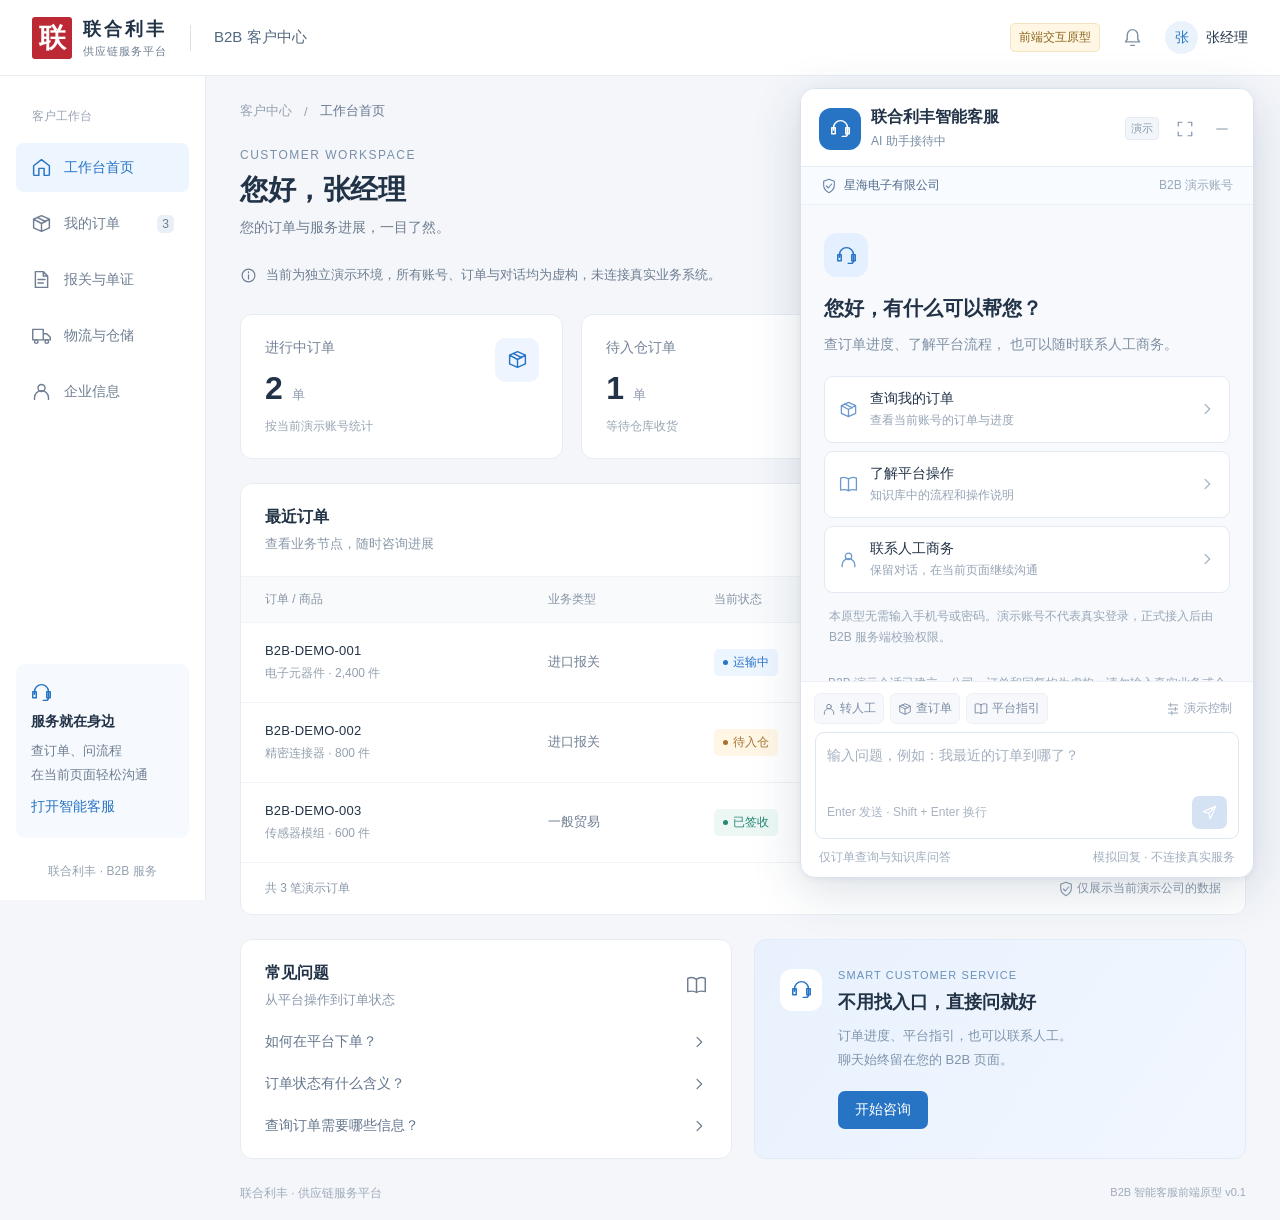
==== index.html @ 31c1e424 "Publish fictional B2B support frontend prototype" ====
<!doctype html>
<html lang="zh-CN">
<head>
  <meta charset="utf-8">
  <meta name="viewport" content="width=device-width, initial-scale=1, viewport-fit=cover">
  <meta name="theme-color" content="#2774c5">
  <meta name="description" content="联合利丰 B2B 内置客服前端原型。演示订单查询、知识问答及人工接待，全部为虚构数据，未接入真实 B2B、ERP、MCP 或企微。">
  <title>联合利丰 B2B · 智能客服体验</title>
  <link rel="stylesheet" href="./styles.css">
  <script type="module" src="./app.js"></script>
</head>
<body>
  <svg class="sprite" aria-hidden="true" xmlns="http://www.w3.org/2000/svg"><defs>
    <symbol id="i-home" viewBox="0 0 24 24"><path d="m3 10 9-7 9 7v10a1 1 0 0 1-1 1h-5v-8H9v8H4a1 1 0 0 1-1-1Z"/></symbol>
    <symbol id="i-box" viewBox="0 0 24 24"><path d="m3 7 9-4 9 4v10l-9 4-9-4V7Zm0 0 9 5 9-5M12 12v9M7 5l10 5"/></symbol>
    <symbol id="i-chat" viewBox="0 0 24 24"><path d="M20 11a8 8 0 0 1-8 8H5l-4 3 2-6a8 8 0 1 1 17-5Z"/><path d="M7 10h10M7 14h6"/></symbol>
    <symbol id="i-file" viewBox="0 0 24 24"><path d="M14 3H5v18h14V8l-5-5Zm0 0v5h5M8 12h8M8 16h6"/></symbol>
    <symbol id="i-user" viewBox="0 0 24 24"><circle cx="12" cy="8" r="4"/><path d="M4 21v-2a8 8 0 0 1 16 0v2"/></symbol>
    <symbol id="i-headset" viewBox="0 0 24 24"><path d="M4 14v-3a8 8 0 0 1 16 0v7a3 3 0 0 1-3 3h-3M4 11H2v7h4v-7H4Zm16 0h2v7h-4v-7h2Z"/></symbol>
    <symbol id="i-check" viewBox="0 0 24 24"><path d="m5 12 4 4L19 6"/></symbol>
    <symbol id="i-shield" viewBox="0 0 24 24"><path d="m12 2 8 3v6c0 5-4 9-8 11-4-2-8-6-8-11V5l8-3Z"/><path d="m8 12 3 3 5-6"/></symbol>
    <symbol id="i-chevron" viewBox="0 0 24 24"><path d="m9 5 7 7-7 7"/></symbol>
    <symbol id="i-down" viewBox="0 0 24 24"><path d="m6 9 6 6 6-6"/></symbol>
    <symbol id="i-close" viewBox="0 0 24 24"><path d="m6 6 12 12M6 18 18 6"/></symbol>
    <symbol id="i-expand" viewBox="0 0 24 24"><path d="M8 3H3v5m13-5h5v5M3 16v5h5m13-5v5h-5"/></symbol>
    <symbol id="i-minus" viewBox="0 0 24 24"><path d="M5 12h14"/></symbol>
    <symbol id="i-send" viewBox="0 0 24 24"><path d="m3 11 18-8-8 18-2-8-8-2Zm8 2L21 3"/></symbol>
    <symbol id="i-search" viewBox="0 0 24 24"><circle cx="10" cy="10" r="6"/><path d="m15 15 6 6"/></symbol>
    <symbol id="i-bell" viewBox="0 0 24 24"><path d="M4 17h16l-2-3V9A6 6 0 0 0 6 9v5l-2 3Zm6 4h4"/></symbol>
    <symbol id="i-truck" viewBox="0 0 24 24"><path d="M2 5h12v12H2V5Zm12 5h4l4 4v3h-8"/><circle cx="6" cy="19" r="2"/><circle cx="18" cy="19" r="2"/></symbol>
    <symbol id="i-book" viewBox="0 0 24 24"><path d="M12 5C8 2 4 3 2 4v15c4-1 7-1 10 1 3-2 6-2 10-1V4c-2-1-6-2-10 1Zm0 0v15"/></symbol>
    <symbol id="i-sliders" viewBox="0 0 24 24"><path d="M4 5h16M4 12h16M4 19h16M8 2v6M16 9v6M10 16v6"/></symbol>
    <symbol id="i-clock" viewBox="0 0 24 24"><circle cx="12" cy="12" r="9"/><path d="M12 6v6l4 2"/></symbol>
    <symbol id="i-info" viewBox="0 0 24 24"><circle cx="12" cy="12" r="9"/><path d="M12 11v6m0-10v1"/></symbol>
  </defs></svg>

  <header class="platform-header">
    <a class="brand" href="#" aria-label="联合利丰 B2B 首页"><span class="brand-mark">联</span><span><strong>联合利丰</strong><small>供应链服务平台</small></span><span class="brand-divider"></span><span class="brand-b2b">B2B 客户中心</span></a>
    <div class="header-actions"><span class="prototype-tag">前端交互原型</span><button class="header-icon" data-action="notice" aria-label="平台通知"><svg class="icon"><use href="#i-bell"/></svg></button><span class="profile-avatar">张</span><span class="profile-name" id="profileName">张经理</span></div>
  </header>
  <aside class="platform-nav" aria-label="平台导航">
    <p class="nav-label">客户工作台</p>
    <button class="nav-link active" data-view="home"><svg class="icon"><use href="#i-home"/></svg>工作台首页</button>
    <button class="nav-link" data-view="orders"><svg class="icon"><use href="#i-box"/></svg>我的订单<span id="navOrderCount" class="nav-count">3</span></button>
    <button class="nav-link" data-action="platform-feature"><svg class="icon"><use href="#i-file"/></svg>报关与单证</button>
    <button class="nav-link" data-action="platform-feature"><svg class="icon"><use href="#i-truck"/></svg>物流与仓储</button>
    <button class="nav-link" data-action="platform-feature"><svg class="icon"><use href="#i-user"/></svg>企业信息</button>
    <div class="nav-bottom"><div class="nav-support"><svg class="icon"><use href="#i-headset"/></svg><strong>服务就在身边</strong><p>查订单、问流程<br>在当前页面轻松沟通</p><button class="text-button" data-action="open-chat">打开智能客服</button></div><span class="nav-footnote">联合利丰 · B2B 服务</span></div>
  </aside>

  <main class="platform-main" id="platformMain">
    <div class="breadcrumb">客户中心 <span>/</span> <strong id="breadcrumbTitle">工作台首页</strong></div>
    <section class="dashboard-heading"><div><p class="eyebrow">CUSTOMER WORKSPACE</p><h1 id="dashboardTitle">上午好，张经理</h1><p class="heading-copy">您的订单与服务进展，一目了然。</p></div><button class="outline-button account-switch" data-action="switch-account"><svg class="icon"><use href="#i-user"/></svg><span id="dashboardCompany">星海电子有限公司</span><svg class="icon small"><use href="#i-down"/></svg></button></section>
    <div class="demo-disclaimer"><svg class="icon"><use href="#i-info"/></svg><span>当前为独立演示环境，所有账号、订单与对话均为虚构，未连接真实业务系统。</span><button class="text-button" data-action="about">了解原型范围</button></div>

    <section class="stats-grid" id="statsGrid" aria-label="订单概况">
      <article class="stat-card"><span class="stat-icon blue"><svg class="icon"><use href="#i-box"/></svg></span><span class="stat-label">进行中订单</span><strong id="statActive">2<span>单</span></strong><span class="stat-note">按当前演示账号统计</span></article>
      <article class="stat-card"><span class="stat-icon orange"><svg class="icon"><use href="#i-clock"/></svg></span><span class="stat-label">待入仓订单</span><strong id="statWaiting">1<span>单</span></strong><span class="stat-note">等待仓库收货</span></article>
      <article class="stat-card"><span class="stat-icon green"><svg class="icon"><use href="#i-check"/></svg></span><span class="stat-label">已签收订单</span><strong id="statDone">1<span>单</span></strong><span class="stat-note">演示数据，非实时统计</span></article>
    </section>

    <section class="orders-panel panel"><div class="section-heading"><div><h2 id="ordersTitle">最近订单</h2><p>查看业务节点，随时咨询进展</p></div><label class="order-search"><svg class="icon"><use href="#i-search"/></svg><input id="orderSearch" placeholder="搜索演示订单" aria-label="搜索演示订单" maxlength="80"></label></div><div class="order-table-wrap"><table class="order-table"><thead><tr><th>订单 / 商品</th><th>业务类型</th><th>当前状态</th><th>更新时间</th><th><span class="sr-only">操作</span></th></tr></thead><tbody id="orderRows"></tbody></table></div><div class="table-footer"><span id="orderCount">共 3 笔演示订单</span><span><svg class="icon small"><use href="#i-shield"/></svg> 仅展示当前演示公司的数据</span></div></section>

    <section class="dashboard-bottom" id="dashboardBottom"><article class="panel help-panel"><div class="section-heading"><div><h2>常见问题</h2><p>从平台操作到订单状态</p></div><svg class="icon muted"><use href="#i-book"/></svg></div><button data-question="如何在平台下单？"><span>如何在平台下单？</span><svg class="icon small"><use href="#i-chevron"/></svg></button><button data-question="订单状态有什么含义？"><span>订单状态有什么含义？</span><svg class="icon small"><use href="#i-chevron"/></svg></button><button data-question="查询订单需要哪些信息？"><span>查询订单需要哪些信息？</span><svg class="icon small"><use href="#i-chevron"/></svg></button></article><article class="service-panel"><span class="service-icon"><svg class="icon"><use href="#i-headset"/></svg></span><div><p class="eyebrow">SMART CUSTOMER SERVICE</p><h2>不用找入口，直接问就好</h2><p>订单进度、平台指引，也可以联系人工。<br>聊天始终留在您的 B2B 页面。</p><button class="primary-button" data-action="open-chat">开始咨询</button></div></article></section>
    <footer class="platform-footer">联合利丰 · 供应链服务平台 <span>B2B 智能客服前端原型 v0.1</span></footer>
  </main>

  <button id="chatLauncher" class="chat-launcher" aria-label="打开智能客服" aria-controls="supportPanel" aria-expanded="true" hidden><svg class="icon"><use href="#i-headset"/></svg><span>智能客服</span><span id="unreadBadge" class="unread-badge" hidden>0</span></button>
  <section id="supportPanel" class="support-panel" aria-label="B2B 智能客服">
    <header class="support-header"><span class="assistant-mark"><svg class="icon"><use href="#i-headset"/></svg></span><div class="support-title"><h2>联合利丰智能客服</h2><p id="modeLabel">AI 助手接待中</p></div><span class="demo-pill">演示</span><button class="icon-button" id="expandChat" aria-label="展开客服窗口" aria-pressed="false"><svg class="icon"><use href="#i-expand"/></svg></button><button class="icon-button" id="minimizeChat" aria-label="收起客服窗口"><svg class="icon"><use href="#i-minus"/></svg></button></header>
    <div class="scope-bar"><svg class="icon small"><use href="#i-shield"/></svg><span id="chatCompany">星海电子有限公司</span><span class="scope-origin">B2B 演示账号</span></div>
    <div class="mode-banner" id="modeBanner" hidden><svg class="icon"><use href="#i-clock"/></svg><p id="modeBannerText"></p><button id="cancelWaiting" class="text-button" hidden>返回 AI</button></div>
    <div class="selected-context" id="selectedContext" hidden><svg class="icon small"><use href="#i-box"/></svg><span id="selectedContextText"></span><button class="icon-button" id="clearContext" aria-label="取消当前订单上下文"><svg class="icon small"><use href="#i-close"/></svg></button></div>
    <div class="messages" id="messages" role="log" aria-label="客服聊天记录" aria-live="polite" aria-relevant="additions text"></div>
    <div class="chat-actions"><button class="chat-action" id="handoffButton"><svg class="icon small"><use href="#i-user"/></svg>转人工</button><button class="chat-action" data-question="查询我的最近订单"><svg class="icon small"><use href="#i-box"/></svg>查订单</button><button class="chat-action" data-question="如何在平台下单？"><svg class="icon small"><use href="#i-book"/></svg>平台指引</button><button class="chat-action control-button" data-action="controls"><svg class="icon small"><use href="#i-sliders"/></svg>演示控制</button></div>
    <form class="composer" id="messageForm"><label class="sr-only" for="messageInput">输入咨询问题</label><textarea id="messageInput" rows="2" maxlength="1000" placeholder="输入问题，例如：我最近的订单到哪了？"></textarea><div class="composer-bottom"><span id="composerHint">Enter 发送 · Shift + Enter 换行</span><button class="send-button" id="sendButton" type="submit" aria-label="发送消息" disabled><svg class="icon"><use href="#i-send"/></svg></button></div></form>
    <div class="closed-actions" id="closedActions" hidden><p>本次会话已结束，记录保留至切换账号或刷新。</p><button class="primary-button" id="newConversation">发起新会话</button></div>
    <footer class="support-footer"><span>仅订单查询与知识库问答</span><span>模拟回复 · 不连接真实服务</span></footer>
  </section>

  <dialog id="demoDialog" class="demo-dialog" aria-labelledby="dialogTitle"><div class="dialog-heading"><div><p class="eyebrow">PROTOTYPE PREVIEW</p><h2 id="dialogTitle">演示控制</h2></div><button class="icon-button" id="closeDialog" aria-label="关闭弹窗"><svg class="icon"><use href="#i-close"/></svg></button></div><div id="dialogContent"></div></dialog>
  <div id="toast" class="toast" role="status" hidden></div>
</body>
</html>
---- styles.css ----
:root{--blue:#2774c5;--blue-deep:#195fa9;--blue-pale:#edf5ff;--ink:#223348;--muted:#6d7d90;--line:#e7ecf2;--canvas:#f4f6fa;--green:#23836d;--orange:#b66a19;--radius:12px;font-family:-apple-system,BlinkMacSystemFont,"Segoe UI","PingFang SC","Microsoft YaHei",sans-serif;color:var(--ink);background:var(--canvas);font-size:16px}*{box-sizing:border-box}body{margin:0}button,input,textarea,select{font:inherit}button{cursor:pointer;color:inherit;border:0;background:none}button:disabled{opacity:.45;cursor:not-allowed}input,textarea{color:var(--ink)}button,a,input,textarea,select{-webkit-tap-highlight-color:transparent}button:focus-visible,a:focus-visible,input:focus-visible,textarea:focus-visible,select:focus-visible{outline:3px solid #8ab8ec;outline-offset:3px}a{color:inherit;text-decoration:none}.icon{width:21px;height:21px;fill:none;stroke:currentColor;stroke-width:1.65;stroke-linecap:round;stroke-linejoin:round;flex-shrink:0;vertical-align:middle}.icon.small{width:16px;height:16px}.sprite{position:absolute;width:0;height:0;overflow:hidden}.sr-only{position:absolute;width:1px;height:1px;padding:0;margin:-1px;overflow:hidden;clip:rect(0,0,0,0);white-space:nowrap;border:0}[hidden]{display:none!important}h1,h2,h3,p{margin:0}.muted{color:var(--muted)}.text-button{color:var(--blue);font-size:.875rem;font-weight:500;padding:4px 0}.text-button:hover{text-decoration:underline}.primary-button,.outline-button{display:inline-flex;align-items:center;justify-content:center;gap:8px;border-radius:7px;padding:11px 16px;font-size:.875rem;line-height:1.4}.primary-button{background:var(--blue);color:#fff}.primary-button:hover{background:var(--blue-deep)}.outline-button{border:1px solid #d8e2ee;background:#fff}.outline-button:hover{background:var(--blue-pale)}.icon-button{display:grid;place-items:center;min-width:32px;min-height:32px;padding:6px;border-radius:6px;flex-shrink:0}.icon-button:hover{background:#eef3f8}.eyebrow{font-size:.75rem;letter-spacing:1.5px;color:#7890a9;font-weight:500}.platform-header{height:76px;background:#fff;border-bottom:1px solid var(--line);display:flex;align-items:center;justify-content:space-between;padding:0 32px;gap:16px;position:relative;z-index:2}.brand{display:flex;align-items:center;gap:11px}.brand-mark{font-weight:800;font-size:27px;background:#bc2833;color:#fff;width:40px;height:42px;display:grid;place-items:center;border-radius:3px}.brand strong{font-size:18px;letter-spacing:3px}.brand small{display:block;font-size:11px;color:var(--muted);margin-top:3px;letter-spacing:1px}.brand-divider{height:26px;width:1px;background:#d9e1ea;margin:0 12px}.brand-b2b{font-size:.9375rem;color:#52677f}.header-actions{display:flex;align-items:center;gap:16px}.prototype-tag{font-size:.75rem;color:#8d651c;background:#fff7e4;border:1px solid #f4e4bd;border-radius:5px;padding:5px 8px}.header-icon{color:#8191a4}.profile-avatar{display:grid;place-items:center;background:#eaf2fb;color:var(--blue);height:33px;width:33px;border-radius:50%;font-size:.875rem}.profile-name{font-size:.875rem;margin-left:-8px}.platform-nav{position:absolute;top:76px;left:0;width:206px;min-height:calc(100vh - 76px);background:#fff;border-right:1px solid var(--line);padding:32px 16px 20px;display:flex;flex-direction:column}.nav-label{font-size:.75rem;color:#98a4b4;padding:0 16px;margin-bottom:18px}.nav-link{display:flex;align-items:center;gap:12px;width:100%;padding:14px 15px;border-radius:8px;text-align:left;font-size:.875rem;color:#6f7e92;margin-bottom:7px}.nav-link.active{color:var(--blue);background:var(--blue-pale);font-weight:500}.nav-link:hover{background:#f5f8fc}.nav-count{margin-left:auto;border-radius:5px;background:#eaf0f6;color:#6d7d90;padding:2px 5px;font-size:.75rem}.nav-bottom{margin-top:auto;padding-top:130px}.nav-support{background:#f6f9fd;border-radius:9px;padding:18px 15px}.nav-support>.icon{color:var(--blue);margin-bottom:10px}.nav-support strong{display:block;font-size:.875rem}.nav-support p{font-size:.8125rem;color:var(--muted);line-height:1.8;margin:8px 0}.nav-footnote{display:block;font-size:.75rem;text-align:center;color:#95a2b1;margin-top:25px}.platform-main{margin-left:206px;padding:26px 34px 18px;max-width:1800px}.breadcrumb{display:flex;align-items:center;gap:12px;font-size:.8125rem;color:#95a1b2;margin-bottom:28px}.breadcrumb strong{font-weight:400;color:#66788e}.dashboard-heading{display:flex;align-items:center;justify-content:space-between;gap:18px;margin-bottom:24px}.dashboard-heading h1{font-size:1.75rem;letter-spacing:-.5px;font-weight:600;margin:9px 0 10px}.heading-copy{font-size:.875rem;color:var(--muted)}.account-switch{color:#5e7188}.demo-disclaimer{display:flex;align-items:center;gap:9px;font-size:.8125rem;line-height:1.6;color:#6d7e91;margin-bottom:24px}.demo-disclaimer>.icon{width:17px;height:17px}.demo-disclaimer .text-button{margin-left:auto;white-space:nowrap;font-size:.8125rem}.stats-grid{display:grid;grid-template-columns:repeat(3,minmax(0,1fr));gap:18px;margin-bottom:24px}.stat-card{position:relative;background:#fff;border:1px solid var(--line);border-radius:var(--radius);padding:23px 24px}.stat-icon{position:absolute;right:23px;top:23px;border-radius:10px;width:44px;height:44px;display:grid;place-items:center}.blue{color:var(--blue);background:#eef5ff}.orange{color:var(--orange);background:#fff6e9}.green{color:var(--green);background:#edf8f3}.stat-label{font-size:.875rem;color:#748399}.stat-card strong{display:block;font-size:2rem;font-weight:600;margin:15px 0 12px;line-height:1}.stat-card strong span{font-size:.8125rem;font-weight:400;color:#8d9aae;margin-left:9px}.stat-note{font-size:.75rem;color:#98a4b3}.panel{background:#fff;border:1px solid var(--line);border-radius:var(--radius)}.section-heading{display:flex;align-items:center;justify-content:space-between;padding:23px 24px;gap:16px}.section-heading h2{font-size:1rem;font-weight:600}.section-heading p{font-size:.8125rem;color:#8a98aa;margin-top:7px}.order-search{display:flex;align-items:center;gap:7px;padding:9px 12px;border:1px solid var(--line);border-radius:7px;color:#93a1b1}.order-search .icon{width:16px;height:16px}.order-search input{width:160px;font-size:.8125rem;border:0;background:none;min-width:0}.order-search input:focus{outline:0}.order-search:focus-within{outline:2px solid #8ab8ec}.order-table{border-collapse:collapse;width:100%;text-align:left}.order-table th{font-size:.75rem;color:#8795a7;background:#f9fafc;font-weight:400;padding:14px 24px;border-top:1px solid #f0f3f7;border-bottom:1px solid #f0f3f7}.order-table td{font-size:.8125rem;padding:20px 24px;border-bottom:1px solid #f0f3f7;white-space:nowrap}.order-table td:first-child{white-space:normal;min-width:170px}.order-id{font-size:.8125rem;font-weight:500;display:block;letter-spacing:.2px}.order-goods{display:block;color:#94a0af;font-size:.75rem;margin-top:7px}.status-tag{font-size:.75rem;border-radius:5px;padding:5px 9px;display:inline-flex;align-items:center;gap:5px;white-space:nowrap}.status-tag.transit{color:#2774c5;background:#edf5ff}.status-tag.wait{color:#a5722e;background:#fff6e6}.status-tag.done{color:#288675;background:#edf8f4}.status-tag:before{content:"";width:5px;height:5px;border-radius:50%;background:currentColor}.table-footer{display:flex;justify-content:space-between;gap:16px;padding:17px 24px;color:#8b99ab;font-size:.75rem}.dashboard-bottom{display:grid;grid-template-columns:1fr 1fr;gap:22px;margin-top:24px}.help-panel{padding-bottom:10px}.help-panel>button{display:flex;align-items:center;justify-content:space-between;width:100%;text-align:left;padding:12px 24px;font-size:.875rem;color:#63768d}.help-panel>button:hover{color:var(--blue);background:#f8fbff}.help-panel .section-heading{padding-bottom:12px}.service-panel{display:flex;gap:16px;align-items:flex-start;border-radius:var(--radius);background:linear-gradient(125deg,#e8f1fd,#f2f7ff);padding:29px 25px;overflow:hidden;border:1px solid #e1ebf8}.service-icon{width:42px;height:42px;border-radius:12px;background:#fff;color:var(--blue);display:grid;place-items:center;flex-shrink:0}.service-panel .eyebrow{font-size:.6875rem;color:#6a90bb;letter-spacing:1.1px}.service-panel h2{font-size:1.125rem;font-weight:600;margin:9px 0 10px}.service-panel p:not(.eyebrow){color:#7e94ac;font-size:.8125rem;line-height:1.9}.service-panel .primary-button{margin-top:18px;padding:9px 17px}.platform-footer{display:flex;justify-content:space-between;gap:12px;font-size:.75rem;color:#a0abba;padding-top:26px}.platform-footer span{font-size:.6875rem}

.support-panel{position:fixed;right:26px;bottom:22px;width:454px;height:min(790px,calc(100dvh - 104px));min-height:480px;display:flex;flex-direction:column;background:#fff;border:1px solid #d8e3ef;border-radius:15px;box-shadow:0 12px 50px #17385829,0 2px 8px #1738580d;z-index:5;overflow:hidden}.support-header{display:flex;align-items:center;gap:10px;padding:18px 18px 16px;border-bottom:1px solid var(--line);background:#fff;flex-shrink:0}.assistant-mark{height:42px;width:42px;border-radius:12px;color:#fff;background:var(--blue);display:grid;place-items:center;flex-shrink:0}.support-title{flex:1;min-width:0}.support-title h2{font-size:1rem;font-weight:600}.support-title p{font-size:.75rem;color:#798da5;margin-top:5px}.support-header .icon-button{color:#8696aa;min-width:27px;padding:4px}.support-header .icon-button .icon{width:18px;height:18px}.demo-pill{font-size:.6875rem;background:#f2f5fa;color:#8a98ab;border:1px solid #e6ebf3;border-radius:4px;padding:3px 5px;margin-right:2px}.scope-bar{display:flex;align-items:center;gap:7px;padding:10px 20px;font-size:.75rem;background:#f8fbff;color:#6783a5;border-bottom:1px solid #edf2f8;flex-shrink:0}.scope-bar>span:first-of-type{color:#4f6989;max-width:230px;text-overflow:ellipsis;overflow:hidden;white-space:nowrap}.scope-origin{margin-left:auto;color:#98a7b9;font-size:.6875rem;white-space:nowrap}.mode-banner{display:flex;align-items:center;gap:9px;background:#fff7e9;color:#92662b;padding:11px 18px;border-bottom:1px solid #f5e9d4;flex-shrink:0;font-size:.8125rem;line-height:1.6}.mode-banner p{flex:1}.mode-banner .text-button{font-size:.75rem;white-space:nowrap}.mode-banner.human{background:#edf7f3;color:#2c7d67;border-bottom-color:#dfefe7}.selected-context{display:flex;align-items:center;gap:8px;padding:7px 18px;font-size:.75rem;color:#6c82a0;background:#fcfdff;border-bottom:1px solid var(--line);flex-shrink:0}.selected-context .icon-button{margin-left:auto;min-height:23px;min-width:23px;padding:2px}.messages{flex:1;min-height:0;overflow-y:auto;overscroll-behavior:contain;background:#f7f9fc;padding:20px 18px;scrollbar-width:thin;scrollbar-color:#d5dfeb transparent}.welcome{padding:8px 5px 12px}.welcome-avatar{width:44px;height:44px;border-radius:13px;background:#e4efff;color:var(--blue);display:grid;place-items:center;margin-bottom:16px}.welcome h3{font-size:1.25rem;font-weight:600;line-height:1.5;letter-spacing:-.2px}.welcome>p{font-size:.875rem;color:#7f90a4;line-height:1.9;margin-top:8px}.welcome-options{display:grid;gap:8px;margin:18px 0 8px}.welcome-option{display:flex;align-items:center;gap:12px;width:100%;text-align:left;border:1px solid #e3eaf3;background:#fff;border-radius:9px;padding:13px 14px;font-size:.875rem}.welcome-option:hover{border-color:#a5c5ed;background:#fcfdff}.welcome-option>.icon:first-child{color:#6b99cd;width:19px;height:19px}.welcome-option>.icon:last-child{margin-left:auto;color:#a0aec0}.welcome-option small{display:block;color:#96a4b6;font-size:.75rem;margin-top:4px}.welcome-option strong{font-weight:500}.welcome-privacy{font-size:.75rem;color:#98a6b7;line-height:1.8;padding:5px}.message{margin-bottom:18px}.message.customer{display:flex;flex-direction:column;align-items:flex-end}.message-sender{display:flex;gap:7px;align-items:center;color:#8b9bb0;font-size:.6875rem;margin-bottom:7px}.message-sender .mini-avatar{display:grid;place-items:center;background:#e6effb;color:#447bb7;border-radius:5px;width:21px;height:21px;font-size:.625rem}.message-sender time{margin-left:2px;color:#a4afbd}.bubble{max-width:94%;font-size:.875rem;line-height:1.85;white-space:pre-wrap;overflow-wrap:anywhere;border-radius:0 11px 11px 11px;background:#fff;border:1px solid #e8edf4;padding:12px 14px;color:#344a63}.customer .bubble{background:#e8f1ff;color:#285383;border-color:#dce9fc;border-radius:11px 0 11px 11px;max-width:87%}.message.system{font-size:.6875rem;color:#97a5b7;text-align:center;line-height:1.8;margin:7px 5px 18px;overflow-wrap:anywhere}.message.error .bubble{background:#fff8ef;border-color:#f4e4cd;color:#99733e}.message.error button{display:block;margin-top:7px;font-size:.8125rem}.message-source{display:flex;align-items:center;gap:6px;font-size:.6875rem;line-height:1.6;color:#8b9eb5;margin-top:10px;border-top:1px solid #edf1f7;padding-top:8px;white-space:normal}.inline-orders{display:grid;gap:8px;margin-top:12px}.inline-order{background:#fff;border:1px solid #e0e8f3;border-radius:8px;padding:12px;text-align:left;width:100%;font-size:.8125rem;display:flex;gap:10px;align-items:center;white-space:normal}.inline-order:hover{border-color:#96bbe9}.inline-order .icon{color:#7b9fc9}.inline-order .order-goods{font-size:.6875rem}.inline-order .status-tag{margin-left:auto;font-size:.6875rem}.order-result{background:#fff;border:1px solid #e3eaf4;border-radius:9px;margin-top:12px;overflow:hidden;white-space:normal}.order-result-head{display:flex;justify-content:space-between;align-items:center;padding:13px 13px 10px;gap:8px}.order-result-head strong{font-size:.8125rem;font-weight:600}.order-result-head .status-tag{font-size:.6875rem}.order-result-desc{font-size:.75rem;color:#8598b0;padding:0 13px 12px}.timeline{margin:0 14px 14px;padding:0;list-style:none}.timeline li{position:relative;padding:5px 0 5px 23px;font-size:.75rem;line-height:1.6;color:#9ba8b8}.timeline li:before{content:"";position:absolute;left:4px;top:12px;width:6px;height:6px;background:#dbe3ee;border-radius:50%}.timeline li:not(:last-child):after{content:"";position:absolute;left:6px;top:19px;bottom:-8px;width:1px;background:#e3eaf3}.timeline li.complete{color:#6e87a4}.timeline li.complete:before{background:#8eb4e1}.timeline li.current{font-weight:500;color:var(--blue)}.timeline li.current:before{background:var(--blue);box-shadow:0 0 0 3px #e9f2fe}.order-note{font-size:.75rem;color:#7f91a6;background:#f8faff;padding:11px 13px;line-height:1.8}.typing{display:flex;align-items:center;gap:5px;font-size:.75rem;color:#8ba0b9;padding:9px 5px}.typing span{width:4px;height:4px;border-radius:50%;background:#8eaacd;animation:pulse 1.1s infinite}.typing span:nth-child(2){animation-delay:.15s}.typing span:nth-child(3){animation-delay:.3s}.typing em{font-style:normal;margin-left:5px}@keyframes pulse{50%{opacity:.25}}.chat-actions{padding:11px 13px 8px;display:flex;gap:6px;flex-wrap:wrap;border-top:1px solid #edf1f7;flex-shrink:0}.chat-action{font-size:.75rem;display:inline-flex;align-items:center;gap:4px;color:#7b8da4;background:#f6f8fc;border:1px solid #edf1f7;border-radius:6px;padding:6px 7px;white-space:nowrap}.chat-action .icon{width:14px;height:14px}.chat-action:hover{background:#edf5ff;color:var(--blue)}.control-button{margin-left:auto;background:transparent;border-color:transparent;color:#96a4b7}.composer{border:1px solid #dfe7f2;border-radius:9px;margin:0 14px 10px;background:#fff;padding:11px 11px 9px;flex-shrink:0}.composer:focus-within{border-color:#8bb4e4;box-shadow:0 0 0 2px #edf4fe}.composer textarea{display:block;width:100%;border:0;outline:0!important;resize:none;min-height:47px;max-height:100px;font-size:.875rem;line-height:1.7;padding:0;background:transparent}.composer textarea::placeholder{color:#a4b0c0}.composer-bottom{display:flex;align-items:center;justify-content:space-between;gap:8px;margin-top:4px}.composer-bottom>span{font-size:.6875rem;color:#a8b3c1}.send-button{height:33px;width:35px;display:grid;place-items:center;background:var(--blue);color:#fff;border-radius:7px}.send-button .icon{width:17px;height:17px}.send-button:disabled{background:#d5e2f3;opacity:1}.support-footer{font-size:.625rem;padding:0 18px 11px;color:#a0aebf;display:flex;justify-content:space-between;gap:5px;flex-shrink:0}.closed-actions{padding:16px;text-align:center;flex-shrink:0}.closed-actions p{font-size:.75rem;color:var(--muted);margin-bottom:12px;line-height:1.8}.chat-launcher{position:fixed;right:28px;bottom:26px;display:flex;align-items:center;gap:10px;padding:17px 22px;background:var(--blue);color:#fff;border-radius:13px;box-shadow:0 6px 25px #2465ad3b;font-size:.9375rem;z-index:5}.unread-badge{position:absolute;right:-6px;top:-7px;border-radius:12px;padding:2px 6px;background:#c34348;color:#fff;border:2px solid #fff;font-size:.75rem}.support-panel.expanded{right:50%;bottom:4vh;transform:translateX(50%);width:min(820px,94vw);height:92dvh}.expanded .messages{padding-left:35px;padding-right:35px}.expanded .welcome{max-width:540px;margin:auto}.expanded .bubble{max-width:85%}.expanded .customer .bubble{max-width:75%}.expanded .support-header{padding-left:26px;padding-right:26px}.expanded .chat-actions{padding-left:25px;padding-right:25px}.expanded .composer{margin-left:25px;margin-right:25px}.expanded .composer textarea{min-height:58px}

.demo-dialog{border:1px solid #dfe7f1;border-radius:14px;padding:25px;max-width:480px;width:calc(100% - 32px);color:var(--ink);box-shadow:0 20px 70px #132f5140}.demo-dialog::backdrop{background:#20365060;backdrop-filter:blur(3px)}.dialog-heading{display:flex;align-items:center;justify-content:space-between;gap:20px;margin-bottom:20px}.dialog-heading h2{font-size:1.25rem;margin-top:7px;font-weight:600}.dialog-copy{font-size:.875rem;line-height:1.9;color:#788ba2;margin-bottom:18px}.dialog-note{background:#fff8ea;border:1px solid #f1e5c9;border-radius:8px;font-size:.8125rem;color:#99763c;line-height:1.8;padding:12px;margin:15px 0}.control-grid{display:grid;grid-template-columns:1fr 1fr;gap:9px}.control-grid button{font-size:.8125rem;padding:13px 10px;border:1px solid #e0e8f2;background:#f8fafd;border-radius:7px;min-height:44px}.control-grid button:not(:disabled):hover{background:#edf4ff;border-color:#a9c6eb}.dialog-section-title{font-size:.8125rem;font-weight:500;margin:19px 0 10px}.staff-form textarea{width:100%;border:1px solid #dae4f0;border-radius:7px;padding:10px;resize:vertical;min-height:80px;font-size:.875rem;line-height:1.7}.staff-form .primary-button{width:100%;margin-top:10px}.account-option{display:flex;text-align:left;align-items:center;gap:12px;width:100%;border:1px solid #dfe7f2;padding:16px;border-radius:9px;margin-top:10px}.account-option.selected{border-color:#8db6e5;background:#f3f8ff}.account-option strong{font-size:.875rem;font-weight:500;display:block}.account-option small{font-size:.75rem;color:#8a9cb1;display:block;margin-top:5px}.account-option>.icon:last-child{margin-left:auto;color:var(--blue)}.scope-table{width:100%;border-collapse:collapse;font-size:.8125rem;margin:15px 0}.scope-table td{padding:11px 5px;border-bottom:1px solid var(--line)}.scope-table td:last-child{text-align:right;color:#8b9bb0}.toast{position:fixed;bottom:30px;left:50%;transform:translateX(-50%);z-index:20;max-width:calc(100vw - 30px);width:max-content;background:#283c54;color:#fff;font-size:.875rem;line-height:1.7;padding:12px 18px;border-radius:9px;box-shadow:0 6px 20px #1d34422b}.empty-result{text-align:center;padding:30px!important;color:#8c9db1}.status-line{display:flex;align-items:center;justify-content:space-between;font-size:.8125rem;margin-bottom:13px;color:#71859d}.status-line strong{color:var(--blue);font-weight:500}

@media(min-width:1450px){body.chat-open .platform-main{margin-right:490px;padding-left:30px;padding-right:25px}body.chat-open .dashboard-heading{align-items:flex-start}body.chat-open .account-switch{font-size:.75rem;padding:8px 10px}body.chat-open .stat-card{padding:21px 18px}body.chat-open .stat-icon{right:17px;top:20px;width:35px;height:35px}body.chat-open .order-table td,body.chat-open .order-table th{padding-left:18px;padding-right:18px}body.chat-open .order-table th:nth-child(2),body.chat-open .order-table td:nth-child(2){display:none}body.chat-open .dashboard-bottom{grid-template-columns:1fr}body.chat-open .service-panel{display:none}body.chat-open .demo-disclaimer .text-button{display:none}body.chat-open .platform-footer span{display:none}}
@media(max-width:1100px){.platform-main{padding:24px;margin-left:180px}.platform-nav{width:180px;padding:28px 10px}.platform-header{padding:0 23px}.brand-b2b{display:none}.brand-divider{display:none}.stats-grid{gap:12px}.stat-card{padding:19px 17px}.stat-icon{right:16px;width:34px;height:34px;top:19px}.order-table th,.order-table td{padding-left:17px;padding-right:17px}.order-table th:nth-child(2),.order-table td:nth-child(2){display:none}.dashboard-bottom{grid-template-columns:1fr}.support-panel{right:18px;bottom:18px;width:430px}}
@media(max-width:760px){.platform-header{height:65px;padding:0 18px}.brand-mark{height:35px;width:34px;font-size:23px}.brand strong{font-size:16px}.brand small{font-size:10px}.header-actions{gap:10px}.profile-name,.header-icon{display:none}.prototype-tag{font-size:.6875rem;padding:4px 6px}.platform-nav{position:static;width:auto;min-height:0;padding:10px 14px;display:flex;flex-direction:row;gap:8px;border-right:0;overflow:auto;border-bottom:1px solid var(--line)}.nav-label,.nav-bottom{display:none}.nav-link{width:auto;white-space:nowrap;padding:11px 13px;margin:0;font-size:.8125rem}.nav-link:nth-last-child(-n+3){display:none}.nav-count{margin-left:5px}.platform-main{margin-left:0;padding:20px 16px}.breadcrumb{margin-bottom:19px;font-size:.75rem}.dashboard-heading{display:block;margin-bottom:20px}.dashboard-heading h1{font-size:1.5rem}.dashboard-heading .account-switch{margin-top:16px;font-size:.8125rem}.eyebrow{font-size:.625rem}.demo-disclaimer{align-items:flex-start;font-size:.75rem;margin-bottom:18px}.demo-disclaimer .icon{margin-top:3px}.demo-disclaimer .text-button{display:none}.stats-grid{gap:8px;margin-bottom:18px}.stat-card{padding:16px 12px}.stat-label{font-size:.75rem}.stat-card strong{font-size:1.75rem;margin:15px 0 0}.stat-card strong span{font-size:.6875rem;margin-left:4px}.stat-note,.stat-icon{display:none}.section-heading{padding:18px 16px;flex-wrap:wrap;gap:13px}.section-heading h2{font-size:.9375rem}.order-search{width:100%;padding:8px 10px}.order-search input{width:100%;font-size:.8125rem}.order-table th,.order-table td{padding:15px 13px;font-size:.75rem}.order-table th:nth-child(4),.order-table td:nth-child(4){display:none}.order-table td:first-child{min-width:0}.order-id{font-size:.75rem}.order-goods{font-size:.6875rem}.order-table td .text-button{font-size:.75rem;white-space:nowrap}.status-tag{font-size:.6875rem;padding:4px 6px}.table-footer{padding:14px;font-size:.6875rem}.table-footer>span:last-child{display:none}.dashboard-bottom{margin-top:18px;gap:16px}.service-panel{padding:23px 18px;gap:12px}.service-panel h2{font-size:1.0625rem}.platform-footer{display:block;line-height:1.8;padding-bottom:90px}.platform-footer span{display:block}.support-panel,.support-panel.expanded{inset:0;right:0;bottom:0;width:100%;height:100dvh;min-height:0;max-height:100dvh;border-radius:0;border:0;transform:none;box-shadow:none;padding-top:env(safe-area-inset-top);background:#fff}.support-header,.expanded .support-header{padding:15px 15px 13px}.support-title h2{font-size:1rem}.assistant-mark{height:38px;width:38px;border-radius:10px}.support-title p{font-size:.75rem}.scope-bar{padding:10px 16px}.scope-origin{font-size:.625rem}.scope-bar>span:first-of-type{max-width:200px}#expandChat{display:none}.support-header .icon-button{min-width:34px;min-height:38px}.messages,.expanded .messages{padding:18px 15px}.expanded .bubble,.bubble{max-width:96%;font-size:.9375rem}.expanded .customer .bubble,.customer .bubble{max-width:89%}.chat-actions,.expanded .chat-actions{gap:5px;padding:10px 12px 8px}.chat-action{font-size:.6875rem;padding:8px 6px;min-height:36px}.control-button{font-size:.625rem}.composer,.expanded .composer{margin:0 12px 9px;padding:12px}.composer textarea,.expanded .composer textarea{font-size:1rem;min-height:46px}.composer-bottom>span{font-size:.625rem}.send-button{width:39px;height:36px}.support-footer{padding:0 14px calc(9px + env(safe-area-inset-bottom));font-size:.5625rem}.welcome{padding-top:5px}.welcome h3{font-size:1.25rem}.welcome-options{gap:10px}.welcome-option{padding:14px;font-size:.875rem}.demo-dialog{padding:22px 18px}.chat-launcher{right:18px;bottom:20px;padding:15px 18px}.dialog-heading h2{font-size:1.125rem}.staff-form textarea{font-size:1rem}.order-result-head{padding:12px 10px}.mode-banner{font-size:.75rem}.selected-context{padding:7px 15px}}
.message-sender,.message.system,.message-source,.scope-origin,.support-footer,.composer-bottom>span{font-size:.75rem}
.dialog-return{display:block;margin-top:16px}
@media(max-width:760px){body.chat-open{overflow:hidden}.chat-action,.control-button{font-size:.75rem}.support-footer{font-size:.6875rem}.scope-origin{font-size:.6875rem}.composer-bottom>span{font-size:.6875rem}.message-sender,.message.system,.message-source{font-size:.75rem}}
@media(prefers-reduced-motion:reduce){*,*:before,*:after{animation:none!important;scroll-behavior:auto!important}}
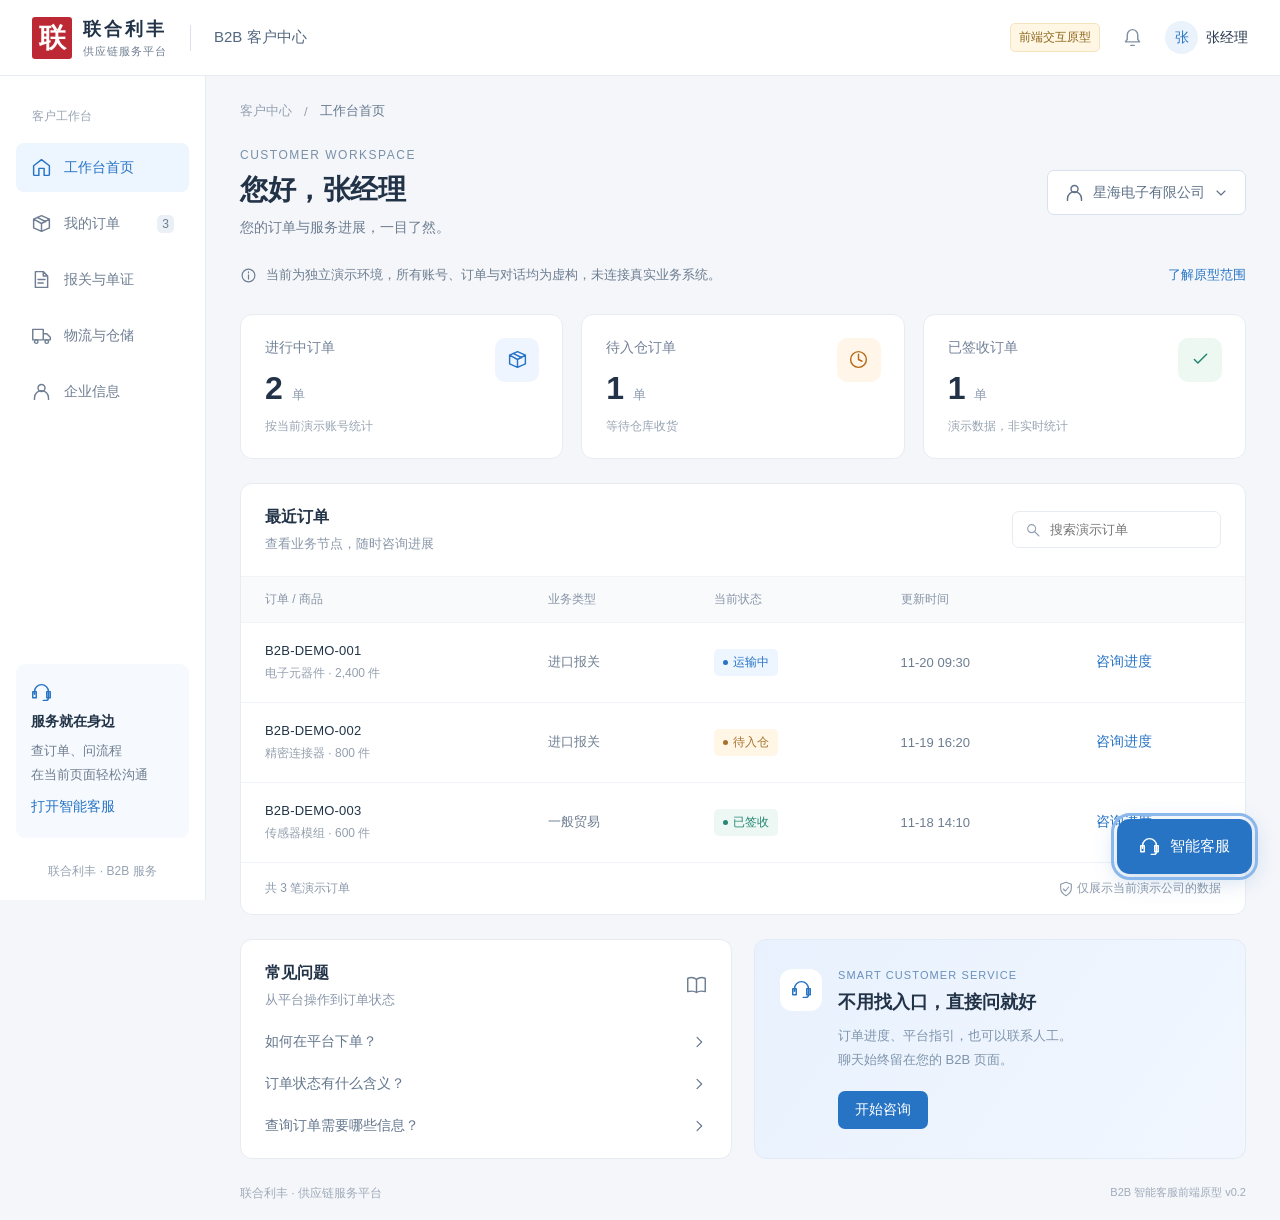
==== commit 10fab53c: "Publish fictional B2B support frontend prototype" ====
--- a/index.html
+++ b/index.html
@@ -4,7 +4,7 @@
   <meta charset="utf-8">
   <meta name="viewport" content="width=device-width, initial-scale=1, viewport-fit=cover">
   <meta name="theme-color" content="#2774c5">
-  <meta name="description" content="联合利丰 B2B 内置客服前端原型。演示订单查询、知识问答及人工接待，全部为虚构数据，未接入真实 B2B、ERP、MCP 或企微。">
+  <meta name="description" content="联合利丰 B2B 内置客服前端原型。演示订单查询、知识问答及人工接待，全部为模拟回复与虚构数据，未接入真实 B2B、ERP、MCP 或企微。">
   <title>联合利丰 B2B · 智能客服体验</title>
   <link rel="stylesheet" href="./styles.css">
   <script type="module" src="./app.js"></script>
@@ -62,20 +62,23 @@
     <section class="orders-panel panel"><div class="section-heading"><div><h2 id="ordersTitle">最近订单</h2><p>查看业务节点，随时咨询进展</p></div><label class="order-search"><svg class="icon"><use href="#i-search"/></svg><input id="orderSearch" placeholder="搜索演示订单" aria-label="搜索演示订单" maxlength="80"></label></div><div class="order-table-wrap"><table class="order-table"><thead><tr><th>订单 / 商品</th><th>业务类型</th><th>当前状态</th><th>更新时间</th><th><span class="sr-only">操作</span></th></tr></thead><tbody id="orderRows"></tbody></table></div><div class="table-footer"><span id="orderCount">共 3 笔演示订单</span><span><svg class="icon small"><use href="#i-shield"/></svg> 仅展示当前演示公司的数据</span></div></section>
 
     <section class="dashboard-bottom" id="dashboardBottom"><article class="panel help-panel"><div class="section-heading"><div><h2>常见问题</h2><p>从平台操作到订单状态</p></div><svg class="icon muted"><use href="#i-book"/></svg></div><button data-question="如何在平台下单？"><span>如何在平台下单？</span><svg class="icon small"><use href="#i-chevron"/></svg></button><button data-question="订单状态有什么含义？"><span>订单状态有什么含义？</span><svg class="icon small"><use href="#i-chevron"/></svg></button><button data-question="查询订单需要哪些信息？"><span>查询订单需要哪些信息？</span><svg class="icon small"><use href="#i-chevron"/></svg></button></article><article class="service-panel"><span class="service-icon"><svg class="icon"><use href="#i-headset"/></svg></span><div><p class="eyebrow">SMART CUSTOMER SERVICE</p><h2>不用找入口，直接问就好</h2><p>订单进度、平台指引，也可以联系人工。<br>聊天始终留在您的 B2B 页面。</p><button class="primary-button" data-action="open-chat">开始咨询</button></div></article></section>
-    <footer class="platform-footer">联合利丰 · 供应链服务平台 <span>B2B 智能客服前端原型 v0.1</span></footer>
+    <footer class="platform-footer">联合利丰 · 供应链服务平台 <span>B2B 智能客服前端原型 v0.2</span></footer>
   </main>
 
-  <button id="chatLauncher" class="chat-launcher" aria-label="打开智能客服" aria-controls="supportPanel" aria-expanded="true" hidden><svg class="icon"><use href="#i-headset"/></svg><span>智能客服</span><span id="unreadBadge" class="unread-badge" hidden>0</span></button>
-  <section id="supportPanel" class="support-panel" aria-label="B2B 智能客服">
+  <button id="chatLauncher" class="chat-launcher" aria-label="打开智能客服" aria-controls="supportPanel" aria-expanded="false"><svg class="icon"><use href="#i-headset"/></svg><span>智能客服</span><span id="unreadBadge" class="unread-badge" hidden>0</span></button>
+  <section id="supportPanel" class="support-panel" aria-label="B2B 智能客服" hidden>
     <header class="support-header"><span class="assistant-mark"><svg class="icon"><use href="#i-headset"/></svg></span><div class="support-title"><h2>联合利丰智能客服</h2><p id="modeLabel">AI 助手接待中</p></div><span class="demo-pill">演示</span><button class="icon-button" id="expandChat" aria-label="展开客服窗口" aria-pressed="false"><svg class="icon"><use href="#i-expand"/></svg></button><button class="icon-button" id="minimizeChat" aria-label="收起客服窗口"><svg class="icon"><use href="#i-minus"/></svg></button></header>
     <div class="scope-bar"><svg class="icon small"><use href="#i-shield"/></svg><span id="chatCompany">星海电子有限公司</span><span class="scope-origin">B2B 演示账号</span></div>
+    <div class="connection-banner" id="connectionBanner" role="status" hidden>网络已断开。演示问答在本地运行，消息未发送到真实客服。</div>
     <div class="mode-banner" id="modeBanner" hidden><svg class="icon"><use href="#i-clock"/></svg><p id="modeBannerText"></p><button id="cancelWaiting" class="text-button" hidden>返回 AI</button></div>
+    <div class="wait-actions" id="waitActions" hidden><span id="waitDetail">可继续补充问题；当前仅模拟等待。</span><button class="text-button" id="leaveMessage">补充留言</button></div>
     <div class="selected-context" id="selectedContext" hidden><svg class="icon small"><use href="#i-box"/></svg><span id="selectedContextText"></span><button class="icon-button" id="clearContext" aria-label="取消当前订单上下文"><svg class="icon small"><use href="#i-close"/></svg></button></div>
     <div class="messages" id="messages" role="log" aria-label="客服聊天记录" aria-live="polite" aria-relevant="additions text"></div>
-    <div class="chat-actions"><button class="chat-action" id="handoffButton"><svg class="icon small"><use href="#i-user"/></svg>转人工</button><button class="chat-action" data-question="查询我的最近订单"><svg class="icon small"><use href="#i-box"/></svg>查订单</button><button class="chat-action" data-question="如何在平台下单？"><svg class="icon small"><use href="#i-book"/></svg>平台指引</button><button class="chat-action control-button" data-action="controls"><svg class="icon small"><use href="#i-sliders"/></svg>演示控制</button></div>
+    <button id="newMessages" class="new-messages" hidden>有新消息，点击查看</button>
+    <div class="chat-actions"><button class="chat-action" id="handoffButton"><svg class="icon small"><use href="#i-user"/></svg>转人工</button><button class="chat-action" id="ordersAction" data-action="orders-action"><svg class="icon small"><use href="#i-box"/></svg><span>查订单</span></button><button class="chat-action" id="knowledgeAction" data-question="如何在平台下单？"><svg class="icon small"><use href="#i-book"/></svg>平台指引</button><button class="chat-action control-button" data-action="controls"><svg class="icon small"><use href="#i-sliders"/></svg>演示控制</button></div>
     <form class="composer" id="messageForm"><label class="sr-only" for="messageInput">输入咨询问题</label><textarea id="messageInput" rows="2" maxlength="1000" placeholder="输入问题，例如：我最近的订单到哪了？"></textarea><div class="composer-bottom"><span id="composerHint">Enter 发送 · Shift + Enter 换行</span><button class="send-button" id="sendButton" type="submit" aria-label="发送消息" disabled><svg class="icon"><use href="#i-send"/></svg></button></div></form>
     <div class="closed-actions" id="closedActions" hidden><p>本次会话已结束，记录保留至切换账号或刷新。</p><button class="primary-button" id="newConversation">发起新会话</button></div>
-    <footer class="support-footer"><span>仅订单查询与知识库问答</span><span>模拟回复 · 不连接真实服务</span></footer>
+    <footer class="support-footer"><span>仅订单查询与知识库问答</span><button class="text-button" data-action="about" aria-label="查看原型说明">模拟回复 · v0.2</button></footer>
   </section>
 
   <dialog id="demoDialog" class="demo-dialog" aria-labelledby="dialogTitle"><div class="dialog-heading"><div><p class="eyebrow">PROTOTYPE PREVIEW</p><h2 id="dialogTitle">演示控制</h2></div><button class="icon-button" id="closeDialog" aria-label="关闭弹窗"><svg class="icon"><use href="#i-close"/></svg></button></div><div id="dialogContent"></div></dialog>
--- a/styles.css
+++ b/styles.css
@@ -11,3 +11,40 @@
 .dialog-return{display:block;margin-top:16px}
 @media(max-width:760px){body.chat-open{overflow:hidden}.chat-action,.control-button{font-size:.75rem}.support-footer{font-size:.6875rem}.scope-origin{font-size:.6875rem}.composer-bottom>span{font-size:.6875rem}.message-sender,.message.system,.message-source{font-size:.75rem}}
 @media(prefers-reduced-motion:reduce){*,*:before,*:after{animation:none!important;scroll-behavior:auto!important}}
+
+/* v0.2: preserve reading position, explicit manual actions and useful snapshots. */
+.support-panel{isolation:isolate}
+.new-messages{position:absolute;bottom:206px;left:50%;transform:translateX(-50%);border:1px solid #c8dcf4;border-radius:20px;background:#fff;box-shadow:0 4px 16px #274a7420;padding:10px 15px;font-size:.875rem;color:#2466ae;z-index:2;white-space:nowrap}
+.connection-banner{font-size:.8125rem;background:#fff2e2;color:#865421;padding:10px 16px;line-height:1.7;border-bottom:1px solid #f2ddbf;flex-shrink:0}
+.wait-actions{display:flex;align-items:center;justify-content:space-between;gap:8px;padding:8px 16px;background:#fffaf0;border-bottom:1px solid #f1e8d9;font-size:.75rem;line-height:1.6;color:#947345;flex-shrink:0}
+.wait-actions .text-button{font-size:.8125rem;white-space:nowrap}
+.data-freshness{padding:0 13px 12px;font-size:.75rem;line-height:1.7;color:#68819f}
+.order-result-actions{padding:9px 13px;border-top:1px solid #e8eef6}
+.order-result-actions .text-button,.knowledge-source{font-size:.8125rem;text-align:left;line-height:1.7}
+.knowledge-source{white-space:normal}
+.support-footer,.support-footer .text-button{font-size:.75rem;align-items:center}
+.chat-action{font-size:.8125rem;min-height:36px}
+.composer-bottom>span{font-size:.75rem}
+.message-source,.message-sender,.message.system{color:#75889f}
+.messages{overflow-anchor:none}
+.embedded .platform-header,.embedded .platform-nav,.embedded .platform-main{display:none!important}
+body.embedded{background:transparent;overflow:hidden}
+html.embedded-document{background:transparent}
+.embedded .support-panel,.embedded .support-panel.expanded{inset:0;width:100%;height:min(var(--support-vh,100dvh),100dvh);min-height:0;max-height:100dvh;transform:none;border-radius:12px;box-shadow:none}
+.embedded .chat-launcher{inset:auto 8px 8px auto;padding:13px 17px;border-radius:12px}
+.embedded #expandChat{display:grid}
+@media(max-width:760px){
+  .support-panel,.support-panel.expanded{height:min(var(--support-vh,100dvh),100dvh);max-height:100dvh}
+  .support-title h2{font-size:1rem}.scope-origin{font-size:.75rem}.chat-action,.control-button{font-size:.8125rem;min-height:40px;padding:8px}
+  .chat-actions{row-gap:5px}.control-button{margin-left:0}.support-footer{font-size:.75rem}.support-footer .text-button{font-size:.75rem}
+  .new-messages{bottom:220px;font-size:.8125rem}.composer textarea{min-height:40px}.welcome-privacy{color:#71859c}
+  .mode-banner,.selected-context{font-size:.8125rem}.mode-banner .text-button{font-size:.8125rem}
+  .wait-actions{font-size:.75rem;padding:7px 14px}
+}
+@media(max-height:600px){
+  .support-header{padding:9px 12px}.assistant-mark{width:32px;height:32px}.scope-bar{padding:6px 13px}
+  .composer,.expanded .composer{padding:8px;margin-bottom:6px}.composer textarea,.expanded .composer textarea{min-height:31px;height:34px}
+  .chat-actions,.expanded .chat-actions{padding:6px 11px}.chat-action{min-height:32px;padding:5px 6px}
+  .composer-bottom{margin-top:1px}.support-footer{padding-bottom:5px}.new-messages{bottom:168px}
+  .mode-banner{padding:6px 12px}.wait-actions{padding:4px 12px}
+}
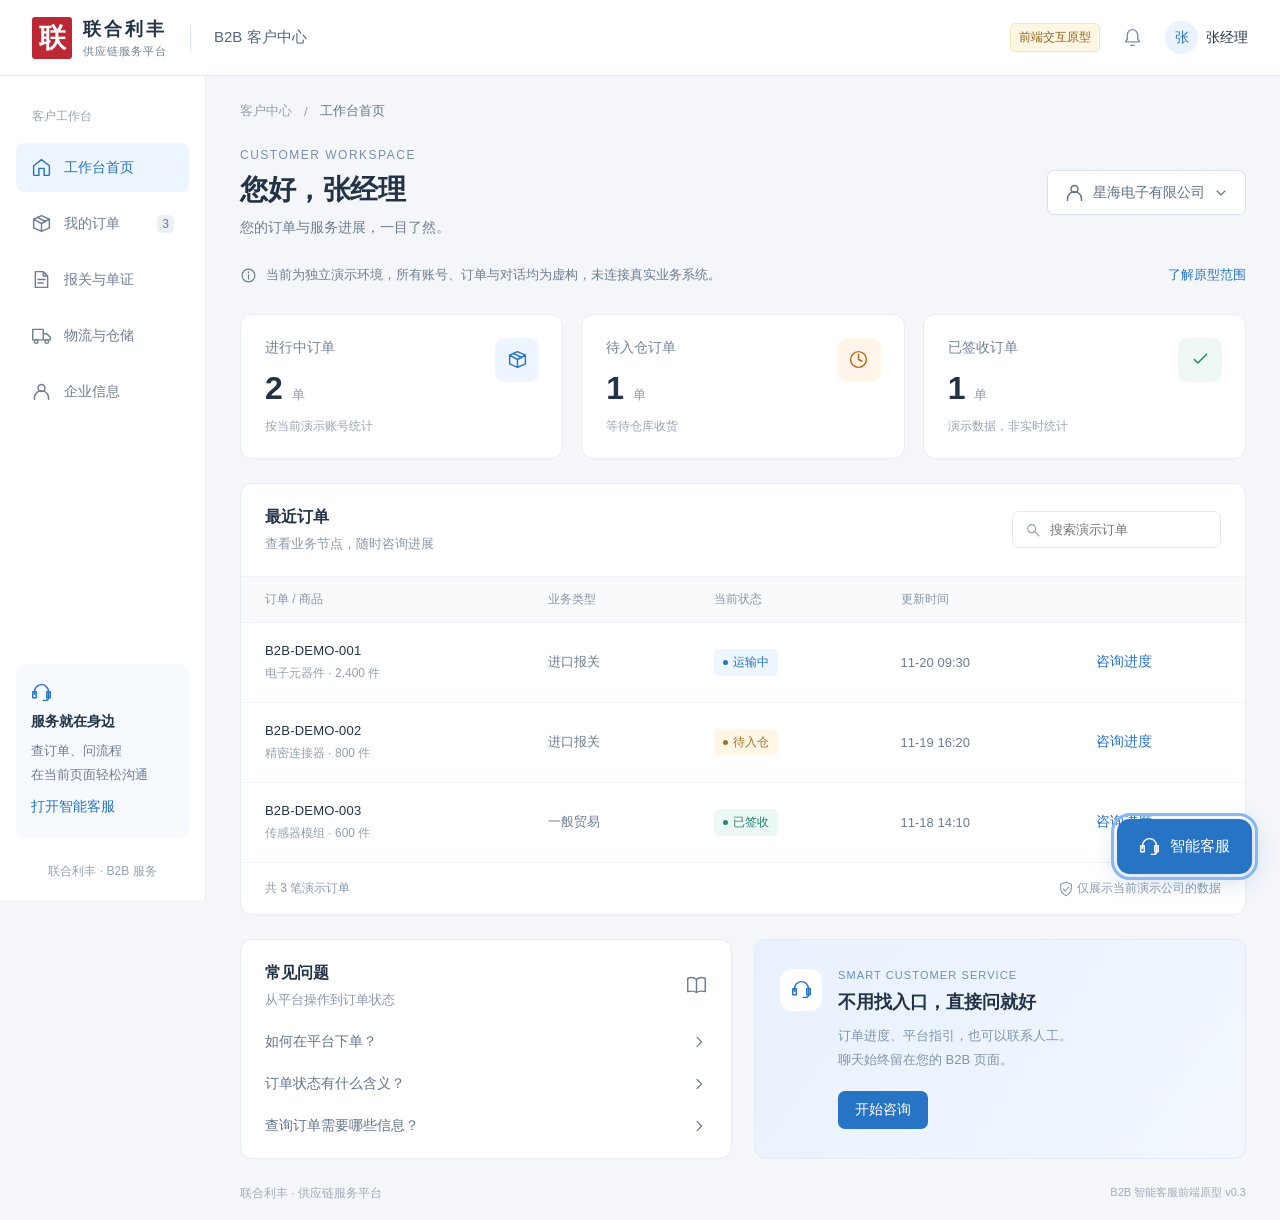
==== commit aaae6ead: "Publish fictional B2B support frontend prototype" ====
--- a/index.html
+++ b/index.html
@@ -6,8 +6,9 @@
   <meta name="theme-color" content="#2774c5">
   <meta name="description" content="联合利丰 B2B 内置客服前端原型。演示订单查询、知识问答及人工接待，全部为模拟回复与虚构数据，未接入真实 B2B、ERP、MCP 或企微。">
   <title>联合利丰 B2B · 智能客服体验</title>
-  <link rel="stylesheet" href="./styles.css">
-  <script type="module" src="./app.js"></script>
+  <link rel="stylesheet" href="./styles.css?v=0.3.0">
+  <link rel="stylesheet" href="./support.css?v=0.3.0">
+  <script type="module" src="./app.js?v=0.3.0"></script>
 </head>
 <body>
   <svg class="sprite" aria-hidden="true" xmlns="http://www.w3.org/2000/svg"><defs>
@@ -32,6 +33,7 @@
     <symbol id="i-sliders" viewBox="0 0 24 24"><path d="M4 5h16M4 12h16M4 19h16M8 2v6M16 9v6M10 16v6"/></symbol>
     <symbol id="i-clock" viewBox="0 0 24 24"><circle cx="12" cy="12" r="9"/><path d="M12 6v6l4 2"/></symbol>
     <symbol id="i-info" viewBox="0 0 24 24"><circle cx="12" cy="12" r="9"/><path d="M12 11v6m0-10v1"/></symbol>
+    <symbol id="i-more" viewBox="0 0 24 24"><circle cx="5" cy="12" r="1"/><circle cx="12" cy="12" r="1"/><circle cx="19" cy="12" r="1"/></symbol>
   </defs></svg>
 
   <header class="platform-header">
@@ -62,23 +64,24 @@
     <section class="orders-panel panel"><div class="section-heading"><div><h2 id="ordersTitle">最近订单</h2><p>查看业务节点，随时咨询进展</p></div><label class="order-search"><svg class="icon"><use href="#i-search"/></svg><input id="orderSearch" placeholder="搜索演示订单" aria-label="搜索演示订单" maxlength="80"></label></div><div class="order-table-wrap"><table class="order-table"><thead><tr><th>订单 / 商品</th><th>业务类型</th><th>当前状态</th><th>更新时间</th><th><span class="sr-only">操作</span></th></tr></thead><tbody id="orderRows"></tbody></table></div><div class="table-footer"><span id="orderCount">共 3 笔演示订单</span><span><svg class="icon small"><use href="#i-shield"/></svg> 仅展示当前演示公司的数据</span></div></section>
 
     <section class="dashboard-bottom" id="dashboardBottom"><article class="panel help-panel"><div class="section-heading"><div><h2>常见问题</h2><p>从平台操作到订单状态</p></div><svg class="icon muted"><use href="#i-book"/></svg></div><button data-question="如何在平台下单？"><span>如何在平台下单？</span><svg class="icon small"><use href="#i-chevron"/></svg></button><button data-question="订单状态有什么含义？"><span>订单状态有什么含义？</span><svg class="icon small"><use href="#i-chevron"/></svg></button><button data-question="查询订单需要哪些信息？"><span>查询订单需要哪些信息？</span><svg class="icon small"><use href="#i-chevron"/></svg></button></article><article class="service-panel"><span class="service-icon"><svg class="icon"><use href="#i-headset"/></svg></span><div><p class="eyebrow">SMART CUSTOMER SERVICE</p><h2>不用找入口，直接问就好</h2><p>订单进度、平台指引，也可以联系人工。<br>聊天始终留在您的 B2B 页面。</p><button class="primary-button" data-action="open-chat">开始咨询</button></div></article></section>
-    <footer class="platform-footer">联合利丰 · 供应链服务平台 <span>B2B 智能客服前端原型 v0.2</span></footer>
+    <footer class="platform-footer">联合利丰 · 供应链服务平台 <span>B2B 智能客服前端原型 v0.3</span></footer>
   </main>
 
   <button id="chatLauncher" class="chat-launcher" aria-label="打开智能客服" aria-controls="supportPanel" aria-expanded="false"><svg class="icon"><use href="#i-headset"/></svg><span>智能客服</span><span id="unreadBadge" class="unread-badge" hidden>0</span></button>
   <section id="supportPanel" class="support-panel" aria-label="B2B 智能客服" hidden>
-    <header class="support-header"><span class="assistant-mark"><svg class="icon"><use href="#i-headset"/></svg></span><div class="support-title"><h2>联合利丰智能客服</h2><p id="modeLabel">AI 助手接待中</p></div><span class="demo-pill">演示</span><button class="icon-button" id="expandChat" aria-label="展开客服窗口" aria-pressed="false"><svg class="icon"><use href="#i-expand"/></svg></button><button class="icon-button" id="minimizeChat" aria-label="收起客服窗口"><svg class="icon"><use href="#i-minus"/></svg></button></header>
-    <div class="scope-bar"><svg class="icon small"><use href="#i-shield"/></svg><span id="chatCompany">星海电子有限公司</span><span class="scope-origin">B2B 演示账号</span></div>
+    <header class="support-header"><div class="support-title"><h2>联合利丰客服</h2><p id="modeLabel">AI 助手接待中</p></div><button class="human-entry" id="handoffButton"><svg class="icon small"><use href="#i-headset"/></svg><span>人工服务</span></button><button class="icon-button" id="expandChat" aria-label="展开客服窗口" aria-pressed="false"><svg class="icon"><use href="#i-expand"/></svg></button><button class="icon-button" id="moreButton" aria-label="更多选项" aria-expanded="false" aria-controls="supportMenu"><svg class="icon"><use href="#i-more"/></svg></button><button class="icon-button" id="minimizeChat" aria-label="收起客服窗口"><svg class="icon"><use href="#i-minus"/></svg></button></header>
+    <div id="supportMenu" class="support-menu" aria-label="更多选项" hidden><button data-action="controls"><svg class="icon small"><use href="#i-sliders"/></svg>演示控制</button><button data-action="about"><svg class="icon small"><use href="#i-info"/></svg>原型说明</button><button data-action="switch-account"><svg class="icon small"><use href="#i-user"/></svg>切换演示账号</button></div>
     <div class="connection-banner" id="connectionBanner" role="status" hidden>网络已断开。演示问答在本地运行，消息未发送到真实客服。</div>
     <div class="mode-banner" id="modeBanner" hidden><svg class="icon"><use href="#i-clock"/></svg><p id="modeBannerText"></p><button id="cancelWaiting" class="text-button" hidden>返回 AI</button></div>
     <div class="wait-actions" id="waitActions" hidden><span id="waitDetail">可继续补充问题；当前仅模拟等待。</span><button class="text-button" id="leaveMessage">补充留言</button></div>
     <div class="selected-context" id="selectedContext" hidden><svg class="icon small"><use href="#i-box"/></svg><span id="selectedContextText"></span><button class="icon-button" id="clearContext" aria-label="取消当前订单上下文"><svg class="icon small"><use href="#i-close"/></svg></button></div>
     <div class="messages" id="messages" role="log" aria-label="客服聊天记录" aria-live="polite" aria-relevant="additions text"></div>
     <button id="newMessages" class="new-messages" hidden>有新消息，点击查看</button>
-    <div class="chat-actions"><button class="chat-action" id="handoffButton"><svg class="icon small"><use href="#i-user"/></svg>转人工</button><button class="chat-action" id="ordersAction" data-action="orders-action"><svg class="icon small"><use href="#i-box"/></svg><span>查订单</span></button><button class="chat-action" id="knowledgeAction" data-question="如何在平台下单？"><svg class="icon small"><use href="#i-book"/></svg>平台指引</button><button class="chat-action control-button" data-action="controls"><svg class="icon small"><use href="#i-sliders"/></svg>演示控制</button></div>
-    <form class="composer" id="messageForm"><label class="sr-only" for="messageInput">输入咨询问题</label><textarea id="messageInput" rows="2" maxlength="1000" placeholder="输入问题，例如：我最近的订单到哪了？"></textarea><div class="composer-bottom"><span id="composerHint">Enter 发送 · Shift + Enter 换行</span><button class="send-button" id="sendButton" type="submit" aria-label="发送消息" disabled><svg class="icon"><use href="#i-send"/></svg></button></div></form>
+    <form class="composer" id="messageForm"><label class="sr-only" for="messageInput">输入咨询问题</label><textarea id="messageInput" rows="2" maxlength="1000" placeholder="输入订单号，或直接描述您的问题…"></textarea><div class="composer-bottom"><span id="composerHint">Enter 发送 · Shift + Enter 换行</span><button class="send-button" id="sendButton" type="submit" aria-label="发送消息" disabled><svg class="icon"><use href="#i-send"/></svg></button></div></form>
+    <div class="chat-actions"><button class="chat-action" id="ordersAction" data-action="orders-action"><svg class="icon small"><use href="#i-box"/></svg><span>查订单</span></button><button class="chat-action" id="knowledgeAction" data-question="如何在平台下单？"><svg class="icon small"><use href="#i-book"/></svg>问业务流程</button></div>
+    <div class="empty-space" aria-hidden="true"></div>
     <div class="closed-actions" id="closedActions" hidden><p>本次会话已结束，记录保留至切换账号或刷新。</p><button class="primary-button" id="newConversation">发起新会话</button></div>
-    <footer class="support-footer"><span>仅订单查询与知识库问答</span><button class="text-button" data-action="about" aria-label="查看原型说明">模拟回复 · v0.2</button></footer>
+    <footer class="support-footer"><span id="chatCompany">星海电子有限公司</span><button class="text-button" data-action="about" aria-label="查看原型说明">演示 · 仅虚构数据</button><span class="sr-only">模拟回复 · v0.3</span></footer>
   </section>
 
   <dialog id="demoDialog" class="demo-dialog" aria-labelledby="dialogTitle"><div class="dialog-heading"><div><p class="eyebrow">PROTOTYPE PREVIEW</p><h2 id="dialogTitle">演示控制</h2></div><button class="icon-button" id="closeDialog" aria-label="关闭弹窗"><svg class="icon"><use href="#i-close"/></svg></button></div><div id="dialogContent"></div></dialog>
--- a/support.css
+++ b/support.css
@@ -0,0 +1,144 @@
+/* v0.3 — a task-first support surface. Layout patterns are independently implemented.
+   References: assistant-ui (composer/empty state), Vercel Chatbot (greeting/suggestions),
+   Chatwoot (compact support header). No third-party component code is copied. */
+#supportPanel {
+  --support-accent: #2469bb;
+  --support-text: #1f2d40;
+  --support-secondary: #748195;
+  position: fixed;
+  right: 24px;
+  bottom: 22px;
+  width: 440px;
+  height: min(710px, calc(100dvh - 108px));
+  min-height: 440px;
+  display: flex;
+  flex-direction: column;
+  overflow: hidden;
+  border: 1px solid #e1e6ed;
+  border-radius: 18px;
+  background: #fff;
+  color: var(--support-text);
+  box-shadow: 0 14px 54px #1f365a1c, 0 2px 8px #1f365a08;
+}
+#supportPanel .support-header {
+  min-height: 76px;
+  padding: 16px 18px 15px 24px;
+  gap: 7px;
+  border-bottom: 1px solid #eff2f6;
+  flex-shrink: 0;
+  background: #fff;
+}
+#supportPanel .support-title { min-width: 0; flex: 1; }
+#supportPanel .support-title h2 { font-size: 1rem; font-weight: 600; letter-spacing: -.25px; }
+#supportPanel .support-title p { margin-top: 5px; font-size: .75rem; color: var(--support-secondary); white-space: nowrap; overflow: hidden; text-overflow: ellipsis; }
+#supportPanel .support-header .icon-button { min-width: 28px; min-height: 32px; width: 28px; padding: 5px; color: #8a96a7; border-radius: 7px; }
+#supportPanel .support-header .icon-button:hover { background: #f2f5f8; color: #465d79; }
+#supportPanel .support-header .icon-button .icon { width: 17px; height: 17px; }
+#supportPanel .human-entry { display: inline-flex; align-items: center; gap: 5px; flex-shrink: 0; padding: 8px 9px; min-height: 34px; color: #50637b; background: #f3f5f8; border-radius: 8px; font-size: .8125rem; white-space: nowrap; }
+#supportPanel .human-entry .icon { width: 15px; height: 15px; }
+#supportPanel .human-entry:hover { background: #eaf1fa; color: var(--support-accent); }
+#supportPanel .human-entry:disabled { opacity: 1; cursor: default; background: #eef3f9; color: #5b7694; }
+#supportPanel .support-menu { position: absolute; z-index: 10; right: 39px; top: 64px; min-width: 174px; padding: 6px; border: 1px solid #e3e8ef; border-radius: 11px; background: #fff; box-shadow: 0 9px 30px #24375224; }
+#supportPanel .support-menu button { display: flex; align-items: center; gap: 10px; width: 100%; padding: 11px 12px; min-height: 42px; font-size: .875rem; color: #54667d; text-align: left; border-radius: 6px; }
+#supportPanel .support-menu button:hover { background: #f4f7fb; color: var(--support-accent); }
+
+/* In the empty state the same real composer sits directly below a short greeting. */
+#supportPanel .messages { flex: 1 1 0; min-height: 0; padding: 22px 22px 16px; background: #fff; scrollbar-width: thin; scrollbar-color: #dce3ed transparent; overflow-y: auto; }
+#supportPanel.is-empty .messages { display: flex; flex-direction: column; justify-content: flex-end; flex: 1 1 0; padding: 0 26px 24px; overflow: hidden; }
+#supportPanel .welcome { padding: 0; margin: 0; max-width: none; }
+#supportPanel .welcome h3 { font-size: 1.75rem; font-weight: 600; letter-spacing: -1px; line-height: 1.35; color: #1e2c3f; }
+#supportPanel .welcome > p { margin-top: 12px; font-size: .875rem; line-height: 1.7; color: #7d899a; }
+#supportPanel .empty-space { display: none; }
+#supportPanel.is-empty .empty-space { display: block; flex: .8 1 0; min-height: 16px; }
+
+#supportPanel .composer { padding: 14px 14px 10px; margin: 0 22px 10px; border: 1px solid #d4dce7; border-radius: 15px; background: #fff; box-shadow: 0 3px 12px #243f6006; flex-shrink: 0; }
+#supportPanel .composer:focus-within { border-color: #90b2de; box-shadow: 0 0 0 3px #eff5fd; }
+#supportPanel .composer textarea { width: 100%; padding: 0; min-height: 51px; height: 51px; max-height: 110px; resize: none; font-size: 1rem; line-height: 1.75; border: 0; outline: none; background: transparent; color: #293b52; }
+#supportPanel .composer textarea::placeholder { color: #9aa6b6; }
+#supportPanel .composer-bottom { min-height: 34px; display: flex; align-items: center; justify-content: space-between; margin-top: 3px; }
+#supportPanel #composerHint { font-size: .75rem; color: #9aa5b4; }
+#supportPanel.is-empty #composerHint { visibility: hidden; }
+#supportPanel .send-button { width: 34px; height: 34px; min-width: 34px; padding: 0; border-radius: 50%; color: #fff; background: var(--support-accent); }
+#supportPanel .send-button:hover:not(:disabled) { background: #195697; }
+#supportPanel .send-button:disabled { opacity: 1; background: #edf0f4; color: #a3afbe; }
+#supportPanel .send-button .icon { width: 17px; height: 17px; }
+#supportPanel .chat-actions { display: flex; flex-wrap: wrap; gap: 8px; padding: 0 23px 14px; margin: 0; border: 0; flex-shrink: 0; }
+#supportPanel .chat-action { display: inline-flex; align-items: center; gap: 7px; padding: 7px 12px; min-height: 34px; border: 1px solid #e7ebf0; border-radius: 18px; background: #f8f9fb; color: #62738a; font-size: .875rem; line-height: 1.3; white-space: nowrap; }
+#supportPanel .chat-action .icon { width: 15px; height: 15px; color: #8099b8; }
+#supportPanel .chat-action:hover { color: var(--support-accent); background: #f0f5fc; border-color: #d4e2f4; }
+#supportPanel .chat-action:disabled { opacity: .45; }
+#supportPanel .support-footer { display: flex; align-items: center; justify-content: space-between; gap: 12px; padding: 12px 23px 15px; border-top: 1px solid #f0f2f5; color: #95a1b1; font-size: .75rem; flex-shrink: 0; }
+#supportPanel #chatCompany { overflow: hidden; text-overflow: ellipsis; white-space: nowrap; color: #8997a9; }
+#supportPanel .support-footer .text-button { padding: 0; font-size: .75rem; color: #96a2b2; white-space: nowrap; font-weight: 400; }
+#supportPanel .support-footer .text-button:hover { color: #496f9f; }
+
+/* Conversation state: give the transcript the space previously used by onboarding cards. */
+#supportPanel .message { margin-bottom: 22px; }
+#supportPanel .message-sender { gap: 7px; font-size: .75rem; margin-bottom: 7px; color: #8694a6; }
+#supportPanel .mini-avatar { display: none; }
+#supportPanel .message-sender time { color: #a4afbd; }
+#supportPanel .bubble { max-width: 96%; padding: 12px 14px; border: 1px solid #edf0f4; border-radius: 3px 13px 13px 13px; background: #f8f9fb; color: #394c64; font-size: .9375rem; line-height: 1.8; }
+#supportPanel .customer .bubble { max-width: 87%; border-color: #dfeaf8; border-radius: 13px 3px 13px 13px; color: #2c5487; background: #eef4fd; }
+#supportPanel .message.system { padding: 0; margin: 10px 0 20px; color: #94a0b0; font-size: .75rem; line-height: 1.7; }
+#supportPanel .message.error .bubble { border-color: #f2e5d0; background: #fff8ee; color: #936b35; }
+#supportPanel .message-source { align-items: flex-start; border-color: #e9edf3; color: #8a9aad; font-size: .75rem; }
+#supportPanel .message-source .text-button { font-size: .75rem; }
+#supportPanel .inline-order { font-size: .8125rem; border-radius: 9px; border-color: #e4eaf2; padding: 12px; background: #fff; }
+#supportPanel .order-result { background: #fff; border-color: #e3e9f1; border-radius: 10px; }
+#supportPanel .order-note { background: #f8fafd; font-size: .75rem; }
+#supportPanel .timeline { margin-bottom: 16px; }
+#supportPanel .new-messages { left: 50%; bottom: 212px; font-size: .8125rem; padding: 9px 14px; border-color: #d5e3f5; }
+#supportPanel .mode-banner { padding: 11px 20px; font-size: .8125rem; border-bottom-color: #f0e6d1; }
+#supportPanel .mode-banner.human { background: #f1f8f5; border-bottom-color: #e2eee7; }
+#supportPanel .wait-actions { padding: 7px 20px; font-size: .75rem; }
+#supportPanel .selected-context { padding: 7px 20px; background: #f8fafc; font-size: .75rem; color: #6982a1; }
+#supportPanel .selected-context .icon-button { min-height: 24px; }
+#supportPanel .connection-banner { font-size: .8125rem; padding: 9px 20px; }
+#supportPanel .closed-actions { padding: 18px 22px; }
+
+#supportPanel.expanded { right: 50%; bottom: 4vh; transform: translateX(50%); width: min(800px,94vw); height: 92dvh; }
+#supportPanel.expanded .messages { padding-left: 38px; padding-right: 38px; }
+#supportPanel.expanded.is-empty .messages { padding-left: 44px; padding-right: 44px; }
+#supportPanel.expanded .composer { margin-left: 38px; margin-right: 38px; }
+#supportPanel.expanded .chat-actions { padding-left: 40px; }
+#supportPanel.expanded .bubble { max-width: 84%; }
+#supportPanel.expanded .welcome h3 { font-size: 2rem; }
+
+@media(max-width:760px) {
+  #supportPanel,#supportPanel.expanded { inset: 0; width: 100%; height: min(var(--support-vh,100dvh),100dvh); max-height: 100dvh; min-height: 0; border: 0; border-radius: 0; box-shadow: none; transform: none; padding-top: env(safe-area-inset-top); }
+  #supportPanel .support-header { padding: 15px 13px 15px 20px; min-height: 74px; gap: 6px; }
+  #supportPanel .support-title h2 { font-size: 1rem; }
+  #supportPanel .human-entry { min-height: 38px; padding: 8px 10px; font-size: .8125rem; }
+  #supportPanel .support-header .icon-button { min-height: 38px; min-width: 28px; }
+  #supportPanel .messages,#supportPanel.expanded .messages { padding: 20px 18px 16px; }
+  #supportPanel.is-empty .messages,#supportPanel.expanded.is-empty .messages { padding: 0 24px 24px; }
+  #supportPanel .welcome h3 { font-size: 1.75rem; }
+  #supportPanel .welcome > p { font-size: .875rem; margin-top: 12px; }
+  #supportPanel .composer,#supportPanel.expanded .composer { margin: 0 18px 12px; padding: 14px 14px 11px; border-radius: 15px; }
+  #supportPanel .composer textarea { font-size: 1rem; min-height: 58px; height: 58px; }
+  #supportPanel #composerHint { visibility: hidden; }
+  #supportPanel .send-button { width: 36px; height: 36px; }
+  #supportPanel .chat-actions,#supportPanel.expanded .chat-actions { padding: 0 20px 12px; gap: 8px; }
+  #supportPanel .chat-action { min-height: 38px; font-size: .875rem; padding: 8px 12px; }
+  #supportPanel .support-footer { padding: 12px 20px calc(14px + env(safe-area-inset-bottom)); font-size: .75rem; }
+  #supportPanel .support-footer .text-button { font-size: .75rem; }
+  #supportPanel .bubble { font-size: .9375rem; }
+  #supportPanel .new-messages { bottom: 222px; }
+}
+@media(max-height:600px) {
+  #supportPanel .support-header { padding-top: 9px; padding-bottom: 9px; min-height: 60px; }
+  #supportPanel .composer,#supportPanel.expanded .composer { padding: 10px 12px 8px; margin-bottom: 8px; }
+  #supportPanel .composer textarea { min-height: 32px; height: 32px; }
+  #supportPanel .composer-bottom { min-height: 30px; }
+  #supportPanel .send-button { width: 30px; height: 30px; }
+  #supportPanel .chat-actions,#supportPanel.expanded .chat-actions { padding-bottom: 8px; }
+  #supportPanel .chat-action { min-height: 32px; padding: 6px 11px; }
+  #supportPanel .support-footer { padding-top: 8px; padding-bottom: 8px; }
+  #supportPanel.is-empty .messages { padding-bottom: 17px; }
+  #supportPanel.is-empty .empty-space { flex: .4 1 0; min-height: 8px; }
+  #supportPanel .welcome h3 { font-size: 1.5rem; }
+  #supportPanel .welcome > p { margin-top: 8px; }
+  #supportPanel .new-messages { bottom: 174px; }
+}
+body.embedded #supportPanel,body.embedded #supportPanel.expanded { inset: 0; width: 100%; height: min(var(--support-vh,100dvh),100dvh); max-height: 100dvh; min-height: 0; transform: none; box-shadow: none; border-radius: 14px; }
+body.embedded #supportPanel #expandChat { display: grid; }
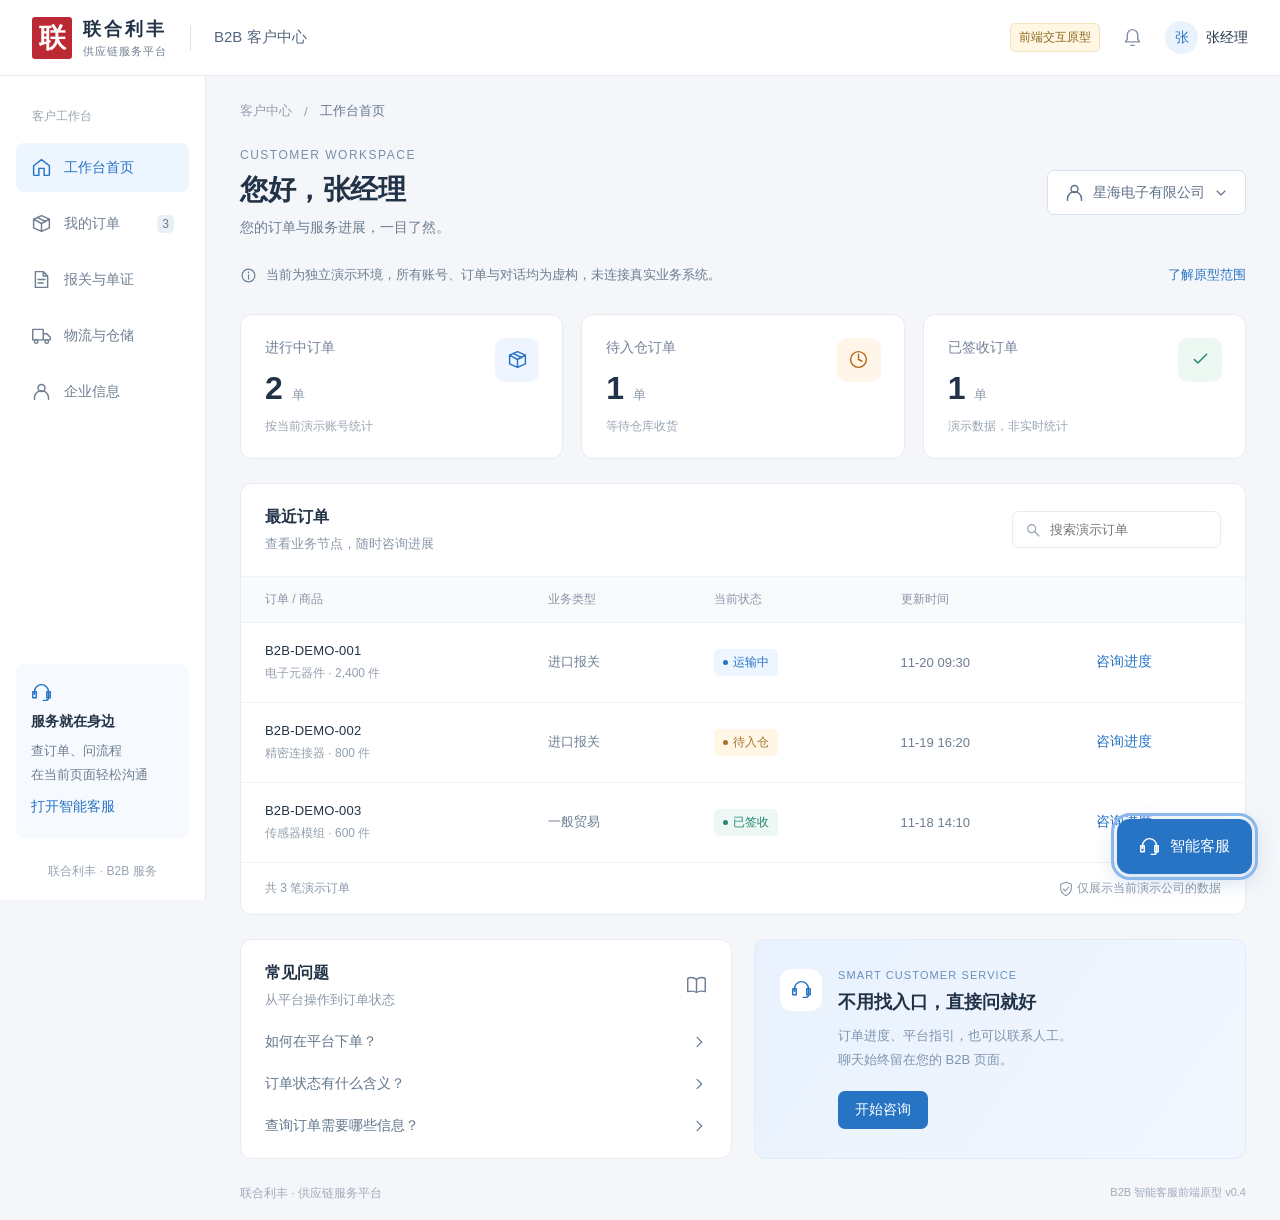
==== commit 50e7bd6c: "Publish fictional B2B support frontend prototype" ====
--- a/index.html
+++ b/index.html
@@ -6,9 +6,9 @@
   <meta name="theme-color" content="#2774c5">
   <meta name="description" content="联合利丰 B2B 内置客服前端原型。演示订单查询、知识问答及人工接待，全部为模拟回复与虚构数据，未接入真实 B2B、ERP、MCP 或企微。">
   <title>联合利丰 B2B · 智能客服体验</title>
-  <link rel="stylesheet" href="./styles.css?v=0.3.0">
-  <link rel="stylesheet" href="./support.css?v=0.3.0">
-  <script type="module" src="./app.js?v=0.3.0"></script>
+  <link rel="stylesheet" href="./styles.css?v=0.4.0">
+  <link rel="stylesheet" href="./support.css?v=0.4.0">
+  <script type="module" src="./app.js?v=0.4.0"></script>
 </head>
 <body>
   <svg class="sprite" aria-hidden="true" xmlns="http://www.w3.org/2000/svg"><defs>
@@ -64,7 +64,7 @@
     <section class="orders-panel panel"><div class="section-heading"><div><h2 id="ordersTitle">最近订单</h2><p>查看业务节点，随时咨询进展</p></div><label class="order-search"><svg class="icon"><use href="#i-search"/></svg><input id="orderSearch" placeholder="搜索演示订单" aria-label="搜索演示订单" maxlength="80"></label></div><div class="order-table-wrap"><table class="order-table"><thead><tr><th>订单 / 商品</th><th>业务类型</th><th>当前状态</th><th>更新时间</th><th><span class="sr-only">操作</span></th></tr></thead><tbody id="orderRows"></tbody></table></div><div class="table-footer"><span id="orderCount">共 3 笔演示订单</span><span><svg class="icon small"><use href="#i-shield"/></svg> 仅展示当前演示公司的数据</span></div></section>
 
     <section class="dashboard-bottom" id="dashboardBottom"><article class="panel help-panel"><div class="section-heading"><div><h2>常见问题</h2><p>从平台操作到订单状态</p></div><svg class="icon muted"><use href="#i-book"/></svg></div><button data-question="如何在平台下单？"><span>如何在平台下单？</span><svg class="icon small"><use href="#i-chevron"/></svg></button><button data-question="订单状态有什么含义？"><span>订单状态有什么含义？</span><svg class="icon small"><use href="#i-chevron"/></svg></button><button data-question="查询订单需要哪些信息？"><span>查询订单需要哪些信息？</span><svg class="icon small"><use href="#i-chevron"/></svg></button></article><article class="service-panel"><span class="service-icon"><svg class="icon"><use href="#i-headset"/></svg></span><div><p class="eyebrow">SMART CUSTOMER SERVICE</p><h2>不用找入口，直接问就好</h2><p>订单进度、平台指引，也可以联系人工。<br>聊天始终留在您的 B2B 页面。</p><button class="primary-button" data-action="open-chat">开始咨询</button></div></article></section>
-    <footer class="platform-footer">联合利丰 · 供应链服务平台 <span>B2B 智能客服前端原型 v0.3</span></footer>
+    <footer class="platform-footer">联合利丰 · 供应链服务平台 <span>B2B 智能客服前端原型 v0.4</span></footer>
   </main>
 
   <button id="chatLauncher" class="chat-launcher" aria-label="打开智能客服" aria-controls="supportPanel" aria-expanded="false"><svg class="icon"><use href="#i-headset"/></svg><span>智能客服</span><span id="unreadBadge" class="unread-badge" hidden>0</span></button>
@@ -79,9 +79,10 @@
     <button id="newMessages" class="new-messages" hidden>有新消息，点击查看</button>
     <form class="composer" id="messageForm"><label class="sr-only" for="messageInput">输入咨询问题</label><textarea id="messageInput" rows="2" maxlength="1000" placeholder="输入订单号，或直接描述您的问题…"></textarea><div class="composer-bottom"><span id="composerHint">Enter 发送 · Shift + Enter 换行</span><button class="send-button" id="sendButton" type="submit" aria-label="发送消息" disabled><svg class="icon"><use href="#i-send"/></svg></button></div></form>
     <div class="chat-actions"><button class="chat-action" id="ordersAction" data-action="orders-action"><svg class="icon small"><use href="#i-box"/></svg><span>查订单</span></button><button class="chat-action" id="knowledgeAction" data-question="如何在平台下单？"><svg class="icon small"><use href="#i-book"/></svg>问业务流程</button></div>
+    <section id="homeFaqs" class="home-faqs" aria-labelledby="homeFaqTitle" hidden><div class="faq-heading"><h3 id="homeFaqTitle">常见问题</h3><button id="refreshFaqs" type="button" class="text-button" hidden>换一批</button></div><div id="faqList" class="faq-list"></div></section>
     <div class="empty-space" aria-hidden="true"></div>
     <div class="closed-actions" id="closedActions" hidden><p>本次会话已结束，记录保留至切换账号或刷新。</p><button class="primary-button" id="newConversation">发起新会话</button></div>
-    <footer class="support-footer"><span id="chatCompany">星海电子有限公司</span><button class="text-button" data-action="about" aria-label="查看原型说明">演示 · 仅虚构数据</button><span class="sr-only">模拟回复 · v0.3</span></footer>
+    <footer class="support-footer"><span id="chatCompany">星海电子有限公司</span><button class="text-button" data-action="about" aria-label="查看原型说明">演示 · 仅虚构数据</button><span class="sr-only">模拟回复 · v0.4</span></footer>
   </section>
 
   <dialog id="demoDialog" class="demo-dialog" aria-labelledby="dialogTitle"><div class="dialog-heading"><div><p class="eyebrow">PROTOTYPE PREVIEW</p><h2 id="dialogTitle">演示控制</h2></div><button class="icon-button" id="closeDialog" aria-label="关闭弹窗"><svg class="icon"><use href="#i-close"/></svg></button></div><div id="dialogContent"></div></dialog>
--- a/support.css
+++ b/support.css
@@ -142,3 +142,30 @@
 }
 body.embedded #supportPanel,body.embedded #supportPanel.expanded { inset: 0; width: 100%; height: min(var(--support-vh,100dvh),100dvh); max-height: 100dvh; min-height: 0; transform: none; box-shadow: none; border-radius: 14px; }
 body.embedded #supportPanel #expandChat { display: grid; }
+
+/* Home FAQ: lightweight question rows below the primary composer, not new cards. */
+#supportPanel .home-faqs { flex-shrink: 0; margin: 8px 25px 0; }
+#supportPanel.is-empty .messages { min-height: 106px; }
+#supportPanel .faq-heading { display: flex; justify-content: space-between; align-items: center; min-height: 28px; margin-bottom: 5px; }
+#supportPanel .faq-heading h3 { font-size: .75rem; font-weight: 500; color: #8694a7; }
+#supportPanel .faq-heading .text-button { font-size: .75rem; font-weight: 400; color: #7c92af; padding: 4px 0 4px 12px; }
+#supportPanel .faq-list { display: grid; gap: 0; }
+#supportPanel .faq-item { width: 100%; padding: 8px 0; font-size: .875rem; color: #526983; line-height: 1.6; text-align: left; background: none; border: 0; overflow-wrap: anywhere; }
+#supportPanel .faq-item:hover { color: #2469bb; text-decoration: underline; text-underline-offset: 4px; }
+#supportPanel.expanded .home-faqs { margin-left: 40px; margin-right: 40px; }
+@media(max-width:760px) {
+  #supportPanel .home-faqs,#supportPanel.expanded .home-faqs { margin: 7px 23px 0; }
+  #supportPanel .faq-item { min-height: 38px; padding: 8px 0; font-size: .875rem; }
+}
+@media(max-height:600px) {
+  #supportPanel.is-empty .messages { min-height: 82px; }
+  #supportPanel .home-faqs { margin-top: 2px; }
+  #supportPanel .faq-heading { min-height: 24px; margin-bottom: 0; }
+  #supportPanel .faq-item { min-height: 30px; padding: 4px 0; font-size: .8125rem; }
+}
+@media(max-height:440px) {
+  #supportPanel .home-faqs { display: none; }
+  #supportPanel.is-empty .messages { min-height: 0; }
+  #supportPanel.is-empty .welcome > p { display: none; }
+  #supportPanel.is-empty .empty-space { display: none; }
+}
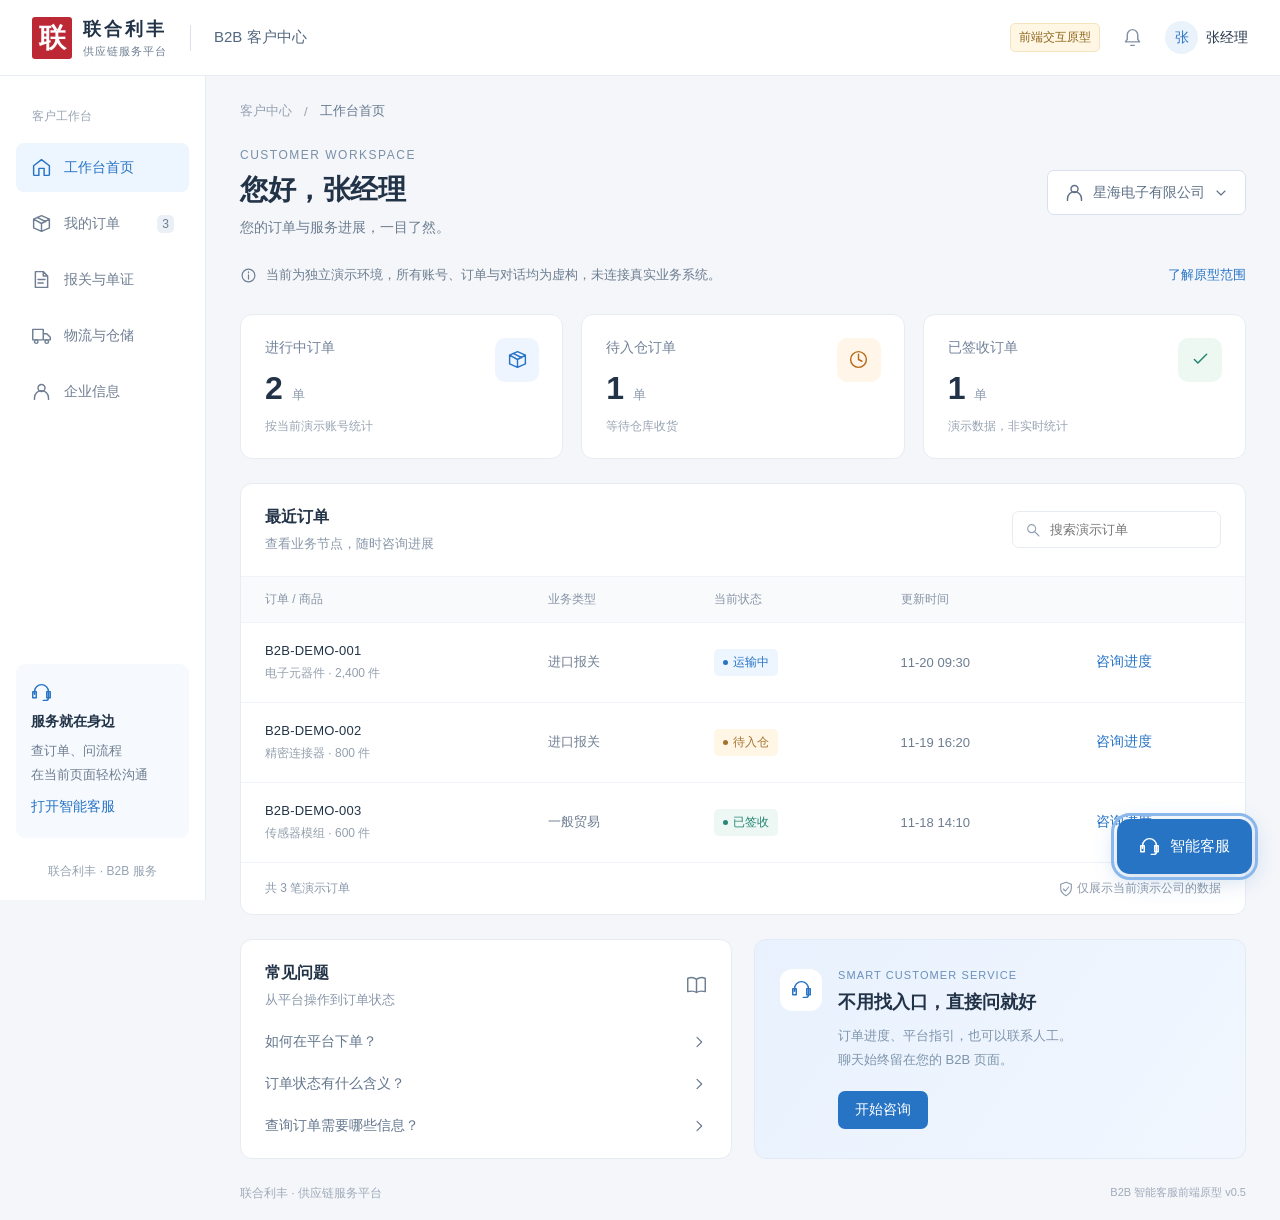
==== commit ebf3212e: "Publish fictional B2B support frontend prototype" ====
--- a/index.html
+++ b/index.html
@@ -6,9 +6,9 @@
   <meta name="theme-color" content="#2774c5">
   <meta name="description" content="联合利丰 B2B 内置客服前端原型。演示订单查询、知识问答及人工接待，全部为模拟回复与虚构数据，未接入真实 B2B、ERP、MCP 或企微。">
   <title>联合利丰 B2B · 智能客服体验</title>
-  <link rel="stylesheet" href="./styles.css?v=0.4.0">
-  <link rel="stylesheet" href="./support.css?v=0.4.0">
-  <script type="module" src="./app.js?v=0.4.0"></script>
+  <link rel="stylesheet" href="./styles.css?v=0.5.0">
+  <link rel="stylesheet" href="./support.css?v=0.5.0">
+  <script type="module" src="./app.js?v=0.5.0"></script>
 </head>
 <body>
   <svg class="sprite" aria-hidden="true" xmlns="http://www.w3.org/2000/svg"><defs>
@@ -64,7 +64,7 @@
     <section class="orders-panel panel"><div class="section-heading"><div><h2 id="ordersTitle">最近订单</h2><p>查看业务节点，随时咨询进展</p></div><label class="order-search"><svg class="icon"><use href="#i-search"/></svg><input id="orderSearch" placeholder="搜索演示订单" aria-label="搜索演示订单" maxlength="80"></label></div><div class="order-table-wrap"><table class="order-table"><thead><tr><th>订单 / 商品</th><th>业务类型</th><th>当前状态</th><th>更新时间</th><th><span class="sr-only">操作</span></th></tr></thead><tbody id="orderRows"></tbody></table></div><div class="table-footer"><span id="orderCount">共 3 笔演示订单</span><span><svg class="icon small"><use href="#i-shield"/></svg> 仅展示当前演示公司的数据</span></div></section>
 
     <section class="dashboard-bottom" id="dashboardBottom"><article class="panel help-panel"><div class="section-heading"><div><h2>常见问题</h2><p>从平台操作到订单状态</p></div><svg class="icon muted"><use href="#i-book"/></svg></div><button data-question="如何在平台下单？"><span>如何在平台下单？</span><svg class="icon small"><use href="#i-chevron"/></svg></button><button data-question="订单状态有什么含义？"><span>订单状态有什么含义？</span><svg class="icon small"><use href="#i-chevron"/></svg></button><button data-question="查询订单需要哪些信息？"><span>查询订单需要哪些信息？</span><svg class="icon small"><use href="#i-chevron"/></svg></button></article><article class="service-panel"><span class="service-icon"><svg class="icon"><use href="#i-headset"/></svg></span><div><p class="eyebrow">SMART CUSTOMER SERVICE</p><h2>不用找入口，直接问就好</h2><p>订单进度、平台指引，也可以联系人工。<br>聊天始终留在您的 B2B 页面。</p><button class="primary-button" data-action="open-chat">开始咨询</button></div></article></section>
-    <footer class="platform-footer">联合利丰 · 供应链服务平台 <span>B2B 智能客服前端原型 v0.4</span></footer>
+    <footer class="platform-footer">联合利丰 · 供应链服务平台 <span>B2B 智能客服前端原型 v0.5</span></footer>
   </main>
 
   <button id="chatLauncher" class="chat-launcher" aria-label="打开智能客服" aria-controls="supportPanel" aria-expanded="false"><svg class="icon"><use href="#i-headset"/></svg><span>智能客服</span><span id="unreadBadge" class="unread-badge" hidden>0</span></button>
@@ -75,14 +75,12 @@
     <div class="mode-banner" id="modeBanner" hidden><svg class="icon"><use href="#i-clock"/></svg><p id="modeBannerText"></p><button id="cancelWaiting" class="text-button" hidden>返回 AI</button></div>
     <div class="wait-actions" id="waitActions" hidden><span id="waitDetail">可继续补充问题；当前仅模拟等待。</span><button class="text-button" id="leaveMessage">补充留言</button></div>
     <div class="selected-context" id="selectedContext" hidden><svg class="icon small"><use href="#i-box"/></svg><span id="selectedContextText"></span><button class="icon-button" id="clearContext" aria-label="取消当前订单上下文"><svg class="icon small"><use href="#i-close"/></svg></button></div>
-    <div class="messages" id="messages" role="log" aria-label="客服聊天记录" aria-live="polite" aria-relevant="additions text"></div>
+    <div class="messages" id="messages" role="log" aria-label="客服聊天记录" aria-live="polite" aria-relevant="additions text"><section id="homeFaqs" class="home-faqs" aria-labelledby="homeFaqTitle" hidden><div class="faq-heading"><h3 id="homeFaqTitle">常见问题</h3><button id="refreshFaqs" type="button" class="text-button" hidden>换一批</button></div><div id="faqList" class="faq-list"></div></section></div>
     <button id="newMessages" class="new-messages" hidden>有新消息，点击查看</button>
     <form class="composer" id="messageForm"><label class="sr-only" for="messageInput">输入咨询问题</label><textarea id="messageInput" rows="2" maxlength="1000" placeholder="输入订单号，或直接描述您的问题…"></textarea><div class="composer-bottom"><span id="composerHint">Enter 发送 · Shift + Enter 换行</span><button class="send-button" id="sendButton" type="submit" aria-label="发送消息" disabled><svg class="icon"><use href="#i-send"/></svg></button></div></form>
-    <div class="chat-actions"><button class="chat-action" id="ordersAction" data-action="orders-action"><svg class="icon small"><use href="#i-box"/></svg><span>查订单</span></button><button class="chat-action" id="knowledgeAction" data-question="如何在平台下单？"><svg class="icon small"><use href="#i-book"/></svg>问业务流程</button></div>
-    <section id="homeFaqs" class="home-faqs" aria-labelledby="homeFaqTitle" hidden><div class="faq-heading"><h3 id="homeFaqTitle">常见问题</h3><button id="refreshFaqs" type="button" class="text-button" hidden>换一批</button></div><div id="faqList" class="faq-list"></div></section>
-    <div class="empty-space" aria-hidden="true"></div>
+    <div class="chat-actions"><button class="chat-action" id="ordersAction" data-action="orders-action"><svg class="icon small"><use href="#i-box"/></svg><span>查订单</span></button><button class="chat-action" id="knowledgeAction" data-question="如何在平台下单？"><svg class="icon small"><use href="#i-book"/></svg>问业务流程</button><button class="chat-action" id="faqAction" data-action="faqs" hidden><svg class="icon small"><use href="#i-book"/></svg>常见问题</button></div>
     <div class="closed-actions" id="closedActions" hidden><p>本次会话已结束，记录保留至切换账号或刷新。</p><button class="primary-button" id="newConversation">发起新会话</button></div>
-    <footer class="support-footer"><span id="chatCompany">星海电子有限公司</span><button class="text-button" data-action="about" aria-label="查看原型说明">演示 · 仅虚构数据</button><span class="sr-only">模拟回复 · v0.4</span></footer>
+    <footer class="support-footer"><span id="chatCompany">星海电子有限公司</span><button class="text-button" data-action="about" aria-label="查看原型说明">演示 · 仅虚构数据</button><span class="sr-only">模拟回复 · v0.5</span></footer>
   </section>
 
   <dialog id="demoDialog" class="demo-dialog" aria-labelledby="dialogTitle"><div class="dialog-heading"><div><p class="eyebrow">PROTOTYPE PREVIEW</p><h2 id="dialogTitle">演示控制</h2></div><button class="icon-button" id="closeDialog" aria-label="关闭弹窗"><svg class="icon"><use href="#i-close"/></svg></button></div><div id="dialogContent"></div></dialog>
--- a/support.css
+++ b/support.css
@@ -143,7 +143,7 @@
 body.embedded #supportPanel,body.embedded #supportPanel.expanded { inset: 0; width: 100%; height: min(var(--support-vh,100dvh),100dvh); max-height: 100dvh; min-height: 0; transform: none; box-shadow: none; border-radius: 14px; }
 body.embedded #supportPanel #expandChat { display: grid; }
 
-/* Home FAQ: lightweight question rows below the primary composer, not new cards. */
+/* Home FAQ: lightweight question rows; v0.5 places them in the scrollable content. */
 #supportPanel .home-faqs { flex-shrink: 0; margin: 8px 25px 0; }
 #supportPanel.is-empty .messages { min-height: 106px; }
 #supportPanel .faq-heading { display: flex; justify-content: space-between; align-items: center; min-height: 28px; margin-bottom: 5px; }
@@ -169,3 +169,23 @@
   #supportPanel.is-empty .welcome > p { display: none; }
   #supportPanel.is-empty .empty-space { display: none; }
 }
+
+/* v0.5: the home content gives way to the transcript; the same composer stays put. */
+#supportPanel.is-empty .messages,#supportPanel.expanded.is-empty .messages {
+  display: flex; flex-direction: column; justify-content: flex-start;
+  flex: 1 1 0; min-height: 0; padding: 42px 26px 24px; overflow-y: auto;
+}
+#supportPanel .welcome { flex-shrink: 0; }
+#supportPanel .home-faqs,#supportPanel.expanded .home-faqs { margin: 28px 0 0; }
+.demo-dialog { max-height: min(85dvh,750px); overflow-y: auto; }
+.dialog-faq-list { display: grid; gap: 0; }
+.dialog-faq-item { display: block; width: 100%; text-align: left; padding: 13px 0; border-bottom: 1px solid #edf1f5; color: #4d6d94; font-size: .875rem; line-height: 1.7; overflow-wrap: anywhere; }
+.dialog-faq-item:hover { color: #2469bb; background: #f8fafd; }
+@media(max-width:760px) {
+  #supportPanel.is-empty .messages,#supportPanel.expanded.is-empty .messages { padding: 32px 23px 22px; }
+  #supportPanel .home-faqs,#supportPanel.expanded .home-faqs { margin: 25px 0 0; }
+}
+@media(max-height:600px) {
+  #supportPanel.is-empty .messages,#supportPanel.expanded.is-empty .messages { padding-top: 20px; padding-bottom: 17px; min-height: 0; }
+  #supportPanel .home-faqs { margin-top: 16px; }
+}
